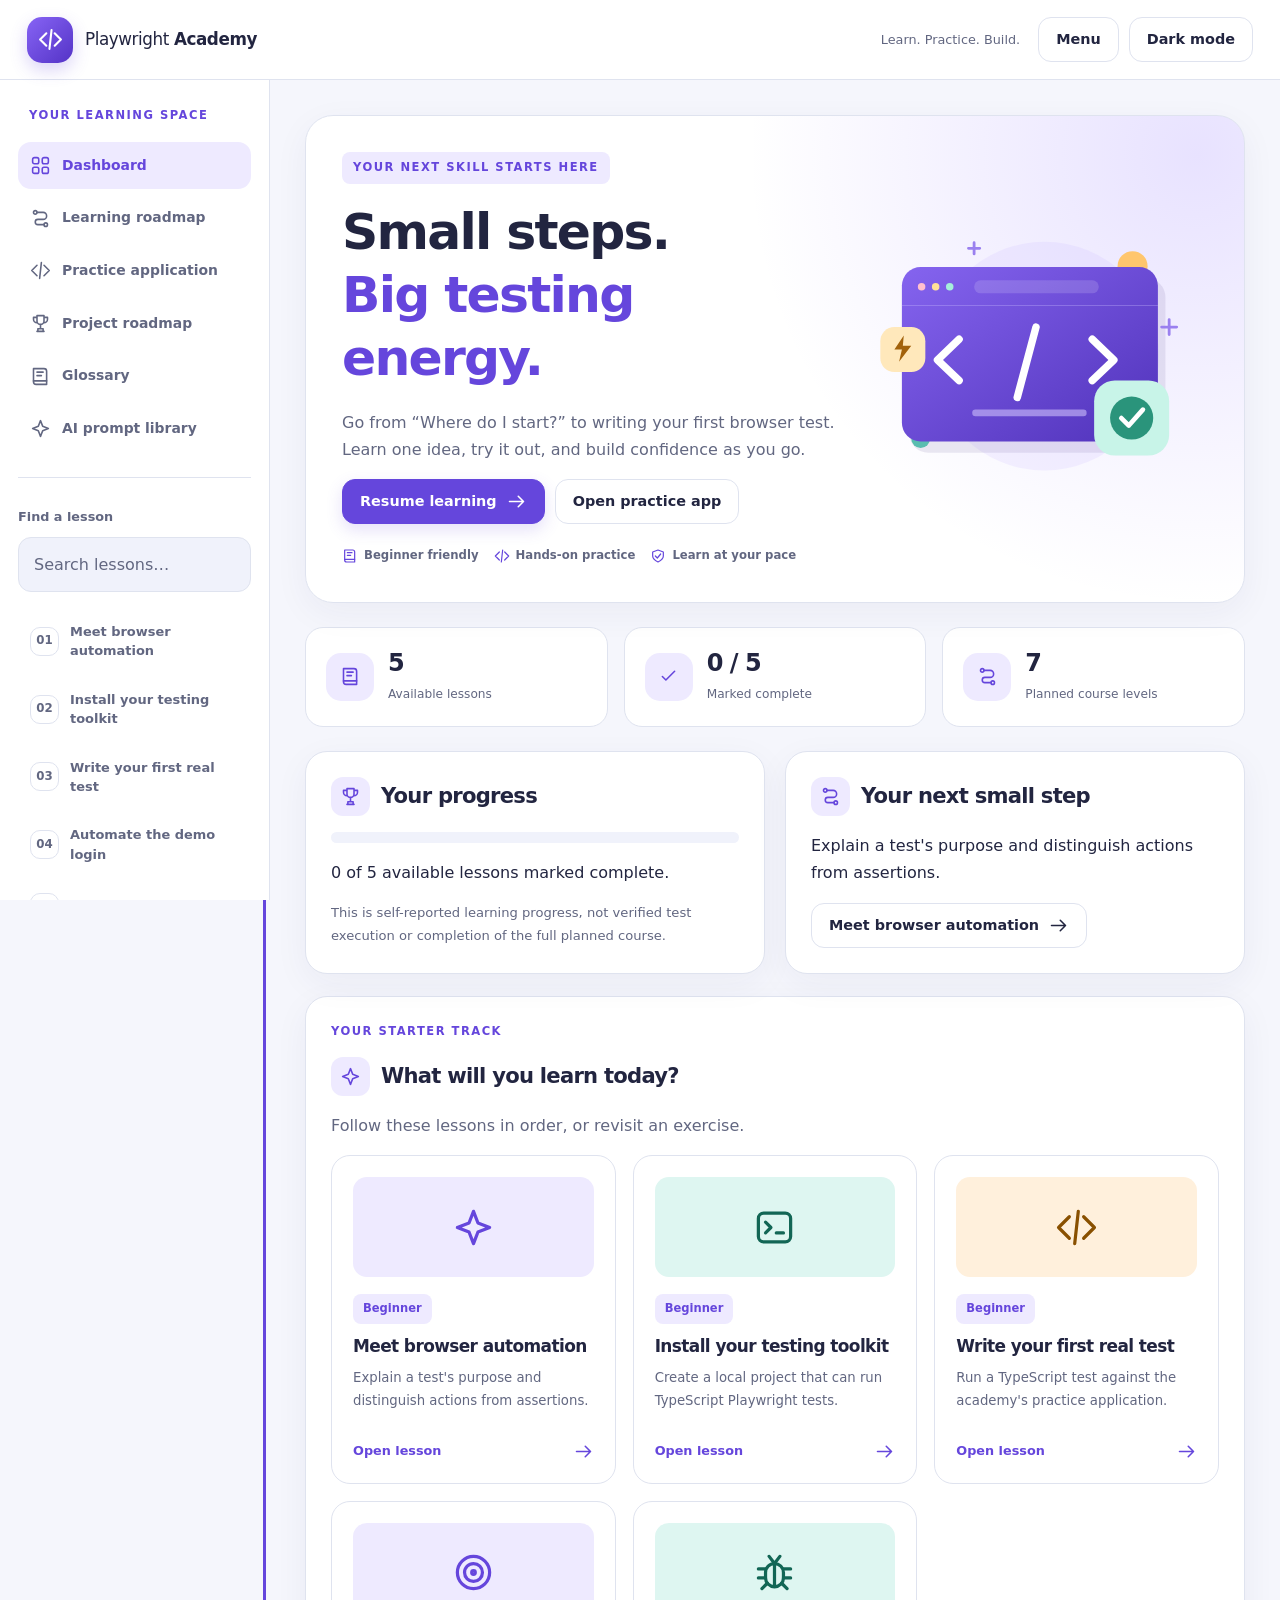
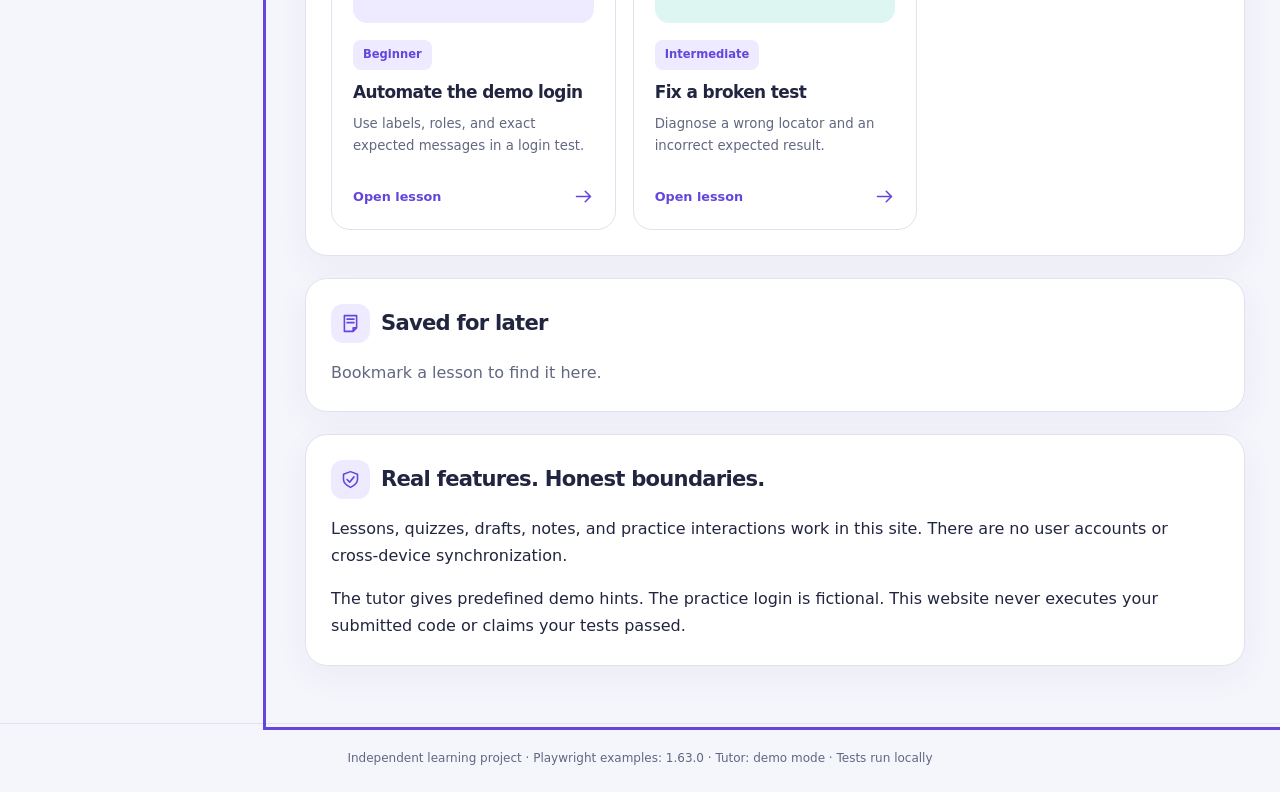
==== index.html @ ade10e88 "Add website homepage." ====
<!DOCTYPE html>
<html lang="en">
<head>
  <meta charset="UTF-8">
  <meta name="viewport" content="width=device-width, initial-scale=1">
  <meta name="color-scheme" content="light dark">
  <meta name="description"
        content="Learn Playwright through beginner-friendly lessons, exercises, and practice.">

  <title>Playwright Academy</title>

  <link rel="stylesheet" href="./styles.css">

  <script src="./course.js" defer></script>
  <script src="./app.js" defer></script>
</head>

<body>
  <a href="#main" class="skip-link">Skip to content</a>

  <header class="topbar">
    <a class="brand" href="#dashboard" aria-label="Playwright Academy home">
      <span class="brand-mark" aria-hidden="true">
        <svg viewBox="0 0 24 24" fill="none" stroke="currentColor"
             stroke-width="2" stroke-linecap="round" stroke-linejoin="round">
          <path d="m8 6-6 6 6 6m8-12 6 6-6 6m-3-15-2 18"/>
        </svg>
      </span>
      <span>Playwright <strong>Academy</strong></span>
    </a>

    <div class="toolbar">
      <span class="header-label">Learn. Practice. Build.</span>
      <button id="menu-toggle" type="button"
              aria-controls="sidebar" aria-expanded="true">
        Menu
      </button>
      <button id="theme-toggle" type="button">Dark mode</button>
    </div>
  </header>

  <div class="layout" id="layout">
    <aside id="sidebar">
      <p class="eyebrow">YOUR LEARNING SPACE</p>

      <nav class="main-nav" id="main-nav" aria-label="Main navigation"></nav>

      <div class="sidebar-divider"></div>

      <label for="lesson-search" class="search-label">Find a lesson</label>
      <input id="lesson-search" type="search"
             placeholder="Search lessons…" autocomplete="off">

      <nav id="lesson-nav" aria-label="Available lessons"></nav>

      <div class="sidebar-tip">
        <strong>One small step today.</strong>
        <p>You do not need to know everything before you start.</p>
      </div>

      <p class="small muted">
        Progress stays in this browser. Never save passwords,
        personal information, or API keys in your notes.
      </p>
    </aside>

    <main id="main" tabindex="-1">
      <noscript>
        <section class="card">
          <h1>JavaScript is required</h1>
          <p>Enable JavaScript to use the lessons and interactive exercises.</p>
        </section>
      </noscript>
    </main>
  </div>

  <footer>
    Independent learning project · Playwright examples: 1.63.0
    · Tutor: demo mode · Tests run locally
  </footer>

  <div id="notice" class="notice" role="status" aria-live="polite"></div>
</body>
</html>
---- styles.css ----
/* =====================================================
   PLAYWRIGHT ACADEMY
   Responsive, dependency-free visual theme
   ===================================================== */

:root {
  color-scheme: light;
  --bg: #f5f6fc;
  --surface: #ffffff;
  --soft: #f0f2fb;
  --text: #222540;
  --muted: #626781;
  --border: #dfe3ef;
  --accent: #6546dc;
  --accent-hover: #5032bf;
  --accent-soft: #eeeaff;
  --on-accent: #ffffff;
  --success: #176847;
  --success-soft: #e3f5ed;
  --code-bg: #161d32;
  --code-text: #eff3ff;
  --shadow: 0 10px 35px rgb(38 32 90 / 5%);
  --shadow-hover: 0 16px 40px rgb(65 48 130 / 13%);
}

:root[data-theme="dark"] {
  color-scheme: dark;
  --bg: #101321;
  --surface: #1a1f34;
  --soft: #242a43;
  --text: #f0f2ff;
  --muted: #b5bdd5;
  --border: #39415e;
  --accent: #c0afff;
  --accent-hover: #d7ccff;
  --accent-soft: #32294e;
  --on-accent: #201638;
  --success: #95e3bc;
  --success-soft: #193c32;
  --code-bg: #0b1020;
  --code-text: #eff3ff;
  --shadow: 0 10px 35px rgb(0 0 0 / 12%);
  --shadow-hover: 0 16px 40px rgb(0 0 0 / 22%);
}

* {
  box-sizing: border-box;
}

html {
  scroll-behavior: smooth;
  scroll-padding-top: 100px;
}

body {
  margin: 0;
  background: var(--bg);
  color: var(--text);
  font: 16px/1.7 system-ui, -apple-system, BlinkMacSystemFont,
    "Segoe UI", sans-serif;
  -webkit-font-smoothing: antialiased;
}

a {
  color: var(--accent);
  text-underline-offset: 4px;
}

button,
input,
select,
textarea {
  font: inherit;
}

button,
.button {
  display: inline-flex;
  justify-content: center;
  align-items: center;
  gap: 9px;
  min-height: 44px;
  padding: 11px 17px;
  border: 1px solid var(--border);
  border-radius: 13px;
  background: var(--surface);
  color: var(--text);
  font-size: .9rem;
  font-weight: 650;
  line-height: 1.4;
  text-decoration: none;
  cursor: pointer;
  transition: background .18s ease, transform .18s ease,
    border-color .18s ease, box-shadow .18s ease;
}

button:hover,
.button:hover {
  background: var(--accent-soft);
  border-color: var(--accent);
}

button:active,
.button:active {
  transform: translateY(1px);
}

.primary {
  background: var(--accent);
  border-color: var(--accent);
  color: var(--on-accent);
  box-shadow: 0 6px 16px rgb(101 70 220 / 17%);
}

.primary:hover {
  background: var(--accent-hover);
  color: var(--on-accent);
}

:focus-visible {
  outline: 3px solid var(--accent);
  outline-offset: 4px;
}

label {
  font-weight: 600;
}

input:not([type="radio"]):not([type="checkbox"]),
textarea,
select {
  display: block;
  width: 100%;
  margin: 8px 0 18px;
  padding: 13px 15px;
  border: 1px solid var(--border);
  border-radius: 13px;
  background: var(--soft);
  color: var(--text);
}

input::placeholder,
textarea::placeholder {
  color: var(--muted);
  opacity: 1;
}

input[type="radio"],
input[type="checkbox"] {
  width: 18px;
  height: 18px;
  accent-color: var(--accent);
}

textarea {
  resize: vertical;
}

h1,
h2,
h3 {
  color: var(--text);
  line-height: 1.25;
  letter-spacing: -.035em;
}

h1 {
  margin: 0 0 20px;
  font-size: clamp(2rem, 4vw, 3.15rem);
  font-weight: 800;
}

h2 {
  margin: 0 0 16px;
  font-size: 1.32rem;
}

h3 {
  margin: 22px 0 12px;
  font-size: 1.06rem;
}

p {
  margin: 0 0 16px;
}

li {
  margin-bottom: 9px;
}

.icon {
  display: inline-block;
  flex-shrink: 0;
  width: 21px;
  height: 21px;
  vertical-align: middle;
}

.topbar {
  position: sticky;
  top: 0;
  z-index: 30;
  display: flex;
  align-items: center;
  justify-content: space-between;
  gap: 15px;
  min-height: 80px;
  padding: 15px 27px;
  border-bottom: 1px solid var(--border);
  background: var(--surface);
}

.brand {
  display: flex;
  align-items: center;
  gap: 12px;
  color: var(--text);
  font-size: 1.05rem;
  text-decoration: none;
  letter-spacing: -.025em;
}

.brand-mark {
  display: grid;
  place-items: center;
  width: 46px;
  height: 46px;
  border-radius: 15px;
  background: linear-gradient(135deg, #8764f5, #5433c6);
  color: #ffffff;
  box-shadow: 0 7px 17px rgb(101 70 220 / 23%);
}

.brand-mark svg {
  width: 25px;
  height: 25px;
}

.toolbar,
.actions {
  display: flex;
  align-items: center;
  flex-wrap: wrap;
  gap: 10px;
}

.header-label {
  margin-right: 8px;
  color: var(--muted);
  font-size: .8rem;
}

.layout {
  display: grid;
  grid-template-columns: 270px minmax(0, 1fr);
  align-items: start;
  min-height: calc(100vh - 80px);
}

aside {
  position: sticky;
  top: 80px;
  max-height: calc(100vh - 80px);
  overflow-y: auto;
  padding: 26px 18px;
  border-right: 1px solid var(--border);
  background: var(--surface);
}

.layout.menu-hidden {
  grid-template-columns: minmax(0, 1fr);
}

.layout.menu-hidden aside {
  display: none;
}

.eyebrow {
  color: var(--accent);
  font-size: .72rem;
  font-weight: 800;
  letter-spacing: .13em;
  text-transform: uppercase;
}

aside .eyebrow {
  padding-left: 11px;
}

.main-nav a,
#lesson-nav a {
  display: flex;
  align-items: center;
  gap: 11px;
  margin: 5px 0;
  padding: 12px;
  border-radius: 13px;
  color: var(--muted);
  font-size: .87rem;
  font-weight: 600;
  text-decoration: none;
}

#lesson-nav a {
  font-size: .81rem;
  line-height: 1.5;
}

nav a:hover {
  background: var(--soft);
  color: var(--text);
}

nav a[aria-current="page"] {
  background: var(--accent-soft);
  color: var(--accent);
}

.lesson-number {
  display: grid;
  flex-shrink: 0;
  place-items: center;
  width: 29px;
  height: 29px;
  border: 1px solid var(--border);
  border-radius: 10px;
  font-size: .74rem;
}

.sidebar-divider {
  height: 1px;
  margin: 24px 0;
  background: var(--border);
}

.search-label {
  color: var(--muted);
  font-size: .8rem;
}

.sidebar-tip {
  padding: 16px;
  margin: 26px 0 18px;
  border-radius: 16px;
  background: var(--accent-soft);
  font-size: .8rem;
}

.sidebar-tip p {
  margin: 6px 0 0;
  color: var(--muted);
}

main {
  min-width: 0;
  width: 100%;
  max-width: 1260px;
  margin: 0 auto;
  padding: 35px;
}

.muted,
.breadcrumb {
  color: var(--muted);
}

.small,
.breadcrumb {
  font-size: .82rem;
}

.success {
  color: var(--success);
  font-weight: 700;
}

.card {
  padding: 25px;
  margin-bottom: 22px;
  border: 1px solid var(--border);
  border-radius: 22px;
  background: var(--surface);
  box-shadow: var(--shadow);
}

.card > :last-child {
  margin-bottom: 0;
}

.section-heading {
  display: flex;
  align-items: center;
  gap: 11px;
}

.section-icon,
.metric-icon {
  display: inline-grid;
  flex-shrink: 0;
  place-items: center;
  width: 39px;
  height: 39px;
  border-radius: 12px;
  background: var(--accent-soft);
  color: var(--accent);
}

.grid {
  display: grid;
  grid-template-columns: repeat(auto-fit, minmax(min(280px, 100%), 1fr));
  gap: 20px;
}

.badge {
  display: inline-flex;
  align-items: center;
  padding: 5px 10px;
  margin-bottom: 12px;
  border-radius: 8px;
  background: var(--accent-soft);
  color: var(--accent);
  font-size: .72rem;
  font-weight: 750;
}

.badge.complete {
  background: var(--success-soft);
  color: var(--success);
}

.hero {
  position: relative;
  display: grid;
  grid-template-columns: minmax(0, 1.2fr) minmax(220px, .8fr);
  align-items: center;
  gap: 22px;
  overflow: hidden;
  padding: 36px;
  margin-bottom: 24px;
  border: 1px solid var(--border);
  border-radius: 28px;
  background:
    radial-gradient(circle at 95% 8%, rgb(140 111 255 / 20%), transparent 45%),
    var(--surface);
  box-shadow: var(--shadow);
}

.hero .eyebrow {
  display: inline-block;
  padding: 6px 11px;
  border-radius: 8px;
  background: var(--accent-soft);
}

.hero h1 em {
  color: var(--accent);
  font-style: normal;
}

.hero-copy > p:not(.eyebrow) {
  max-width: 510px;
  color: var(--muted);
}

.hero-art {
  width: 100%;
  max-width: 340px;
  justify-self: center;
  animation: float 6s ease-in-out infinite;
}

.hero-pills {
  display: flex;
  flex-wrap: wrap;
  gap: 15px;
  margin-top: 22px;
  color: var(--muted);
  font-size: .73rem;
  font-weight: 650;
}

.hero-pills span {
  display: inline-flex;
  align-items: center;
  gap: 6px;
}

.hero-pills .icon {
  width: 16px;
  height: 16px;
  color: var(--accent);
}

.metrics {
  display: grid;
  grid-template-columns: repeat(3, minmax(0, 1fr));
  gap: 16px;
  margin-bottom: 24px;
}

.metric {
  display: flex;
  align-items: center;
  gap: 14px;
  padding: 20px;
  border: 1px solid var(--border);
  border-radius: 18px;
  background: var(--surface);
}

.metric-icon {
  width: 48px;
  height: 48px;
  border-radius: 15px;
}

.metric strong {
  display: block;
  font-size: 1.5rem;
  letter-spacing: -.04em;
  line-height: 1.3;
}

.metric small {
  color: var(--muted);
  font-size: .76rem;
}

.course-grid {
  display: grid;
  grid-template-columns: repeat(auto-fit, minmax(min(220px, 100%), 1fr));
  gap: 17px;
}

.course-card {
  display: flex;
  flex-direction: column;
  padding: 21px;
  border: 1px solid var(--border);
  border-radius: 19px;
  background: var(--surface);
  color: var(--text);
  text-decoration: none;
  transition: transform .2s ease, box-shadow .2s ease,
    border-color .2s ease;
}

.course-card:hover {
  transform: translateY(-4px);
  border-color: var(--accent);
  box-shadow: var(--shadow-hover);
}

.course-art {
  display: grid;
  place-items: center;
  height: 100px;
  margin-bottom: 17px;
  border-radius: 14px;
  background: var(--accent-soft);
  color: var(--accent);
}

.course-art .icon {
  width: 43px;
  height: 43px;
}

.course-card:nth-child(3n + 2) .course-art {
  background: #def6f1;
  color: #126655;
}

.course-card:nth-child(3n + 3) .course-art {
  background: #fff0dc;
  color: #895000;
}

:root[data-theme="dark"] .course-card:nth-child(3n + 2) .course-art {
  background: #173d39;
  color: #99e7d7;
}

:root[data-theme="dark"] .course-card:nth-child(3n + 3) .course-art {
  background: #413422;
  color: #ffd28f;
}

.course-card h3 {
  margin: 0 0 10px;
}

.course-card p {
  color: var(--muted);
  font-size: .83rem;
}

.course-card .badge {
  align-self: flex-start;
}

.course-cta {
  display: flex;
  justify-content: space-between;
  align-items: center;
  margin-top: auto;
  padding-top: 12px;
  color: var(--accent);
  font-size: .8rem;
  font-weight: 750;
}

.roadmap-step {
  position: relative;
  margin-left: 23px;
  padding-left: 32px;
  border-left: 3px solid var(--accent);
}

.roadmap-step::before {
  content: attr(data-step);
  position: absolute;
  top: 24px;
  left: -24px;
  display: grid;
  place-items: center;
  width: 42px;
  height: 42px;
  border: 5px solid var(--bg);
  border-radius: 50%;
  background: var(--accent);
  color: var(--on-accent);
  font-size: .8rem;
  font-weight: 800;
}

pre {
  overflow-x: auto;
  margin: 10px 0 20px;
  padding: 23px;
  border: 1px solid #353d61;
  border-radius: 16px;
  background: var(--code-bg);
  color: var(--code-text);
  font-size: .85rem;
  line-height: 1.8;
  tab-size: 2;
}

code,
.editor {
  font-family: ui-monospace, SFMono-Regular, Consolas, monospace;
}

p code,
li code {
  padding: 2px 6px;
  border-radius: 5px;
  background: var(--soft);
  font-size: .9em;
}

.token-comment {
  color: #a9b9cf;
}

.token-string {
  color: #a7e5b6;
}

.token-keyword {
  color: #d3b2ff;
}

.codebox > button {
  min-height: 36px;
  padding: 7px 11px;
  font-size: .75rem;
}

textarea.editor {
  min-height: 270px;
  border-color: #353d61;
  background: var(--code-bg);
  color: var(--code-text);
  font-size: .86rem;
  line-height: 1.8;
}

details {
  padding: 15px 18px;
  margin: 12px 0;
  border: 1px solid var(--border);
  border-radius: 13px;
  background: var(--soft);
}

summary {
  cursor: pointer;
  font-size: .9rem;
  font-weight: 700;
}

details[open] > summary {
  margin-bottom: 14px;
}

fieldset {
  padding: 17px;
  margin: 15px 0;
  border: 1px solid var(--border);
  border-radius: 16px;
}

legend {
  padding: 0 8px;
  font-weight: 650;
}

.choice {
  display: flex;
  align-items: center;
  gap: 10px;
  padding: 14px;
  margin: 9px 0;
  border: 1px solid var(--border);
  border-radius: 11px;
  background: var(--surface);
  font-weight: 500;
  cursor: pointer;
}

.choice:hover,
.choice:has(input:checked) {
  border-color: var(--accent);
  background: var(--accent-soft);
}

progress {
  display: block;
  width: 100%;
  height: 11px;
  margin: 16px 0;
  overflow: hidden;
  border: 0;
  border-radius: 99px;
  background: var(--soft);
  accent-color: var(--accent);
}

progress::-webkit-progress-bar {
  background: var(--soft);
}

progress::-webkit-progress-value {
  border-radius: 99px;
  background: linear-gradient(90deg, #7752ee, #a088ff);
}

progress::-moz-progress-bar {
  background: var(--accent);
}

.table-wrap {
  overflow-x: auto;
}

table {
  width: 100%;
  border-collapse: collapse;
}

caption {
  padding: 12px;
  color: var(--muted);
  font-size: .8rem;
  text-align: left;
}

th,
td {
  padding: 15px;
  border-bottom: 1px solid var(--border);
  text-align: left;
}

th {
  background: var(--soft);
  color: var(--muted);
  font-size: .8rem;
}

tbody tr:hover {
  background: var(--accent-soft);
}

.notice {
  position: fixed;
  right: 20px;
  bottom: 20px;
  z-index: 60;
  max-width: min(430px, calc(100vw - 40px));
  padding: 16px 20px;
  border-radius: 15px;
  background: var(--text);
  color: var(--bg);
  box-shadow: var(--shadow-hover);
  font-size: .9rem;
}

.notice:empty {
  display: none;
}

footer {
  padding: 24px;
  border-top: 1px solid var(--border);
  color: var(--muted);
  font-size: .75rem;
  text-align: center;
}

.skip-link {
  position: fixed;
  top: -120px;
  left: 16px;
  z-index: 100;
  padding: 14px 20px;
  border-radius: 12px;
  background: var(--surface);
}

.skip-link:focus {
  top: 16px;
}

@media (max-width: 1100px) {
  .layout {
    grid-template-columns: 235px minmax(0, 1fr);
  }

  main {
    padding: 25px;
  }

  .hero {
    grid-template-columns: minmax(0, 1fr);
    padding: 28px;
  }

  .hero-art {
    display: none;
  }

  .metric {
    align-items: flex-start;
    flex-direction: column;
    gap: 8px;
    padding: 16px;
  }

  .header-label {
    display: none;
  }
}

@media (max-width: 760px) {
  .topbar {
    position: relative;
    min-height: auto;
    flex-wrap: wrap;
    padding: 15px;
  }

  .brand {
    font-size: .95rem;
  }

  .toolbar button {
    padding: 10px;
    font-size: .78rem;
  }

  .layout {
    grid-template-columns: minmax(0, 1fr);
  }

  aside {
    position: static;
    max-height: none;
    border-right: 0;
    border-bottom: 1px solid var(--border);
  }

  main {
    padding: 20px 15px;
  }

  .hero {
    padding: 24px;
    border-radius: 22px;
  }

  .hero h1 {
    font-size: 2.1rem;
  }

  .hero .actions .button {
    width: 100%;
  }

  .metrics {
    gap: 9px;
  }

  .metric {
    padding: 12px;
    border-radius: 14px;
  }

  .metric-icon {
    width: 35px;
    height: 35px;
    border-radius: 11px;
  }

  .metric strong {
    font-size: 1.2rem;
  }

  .metric small {
    font-size: .68rem;
  }

  .card {
    padding: 20px;
  }

  .course-grid {
    grid-template-columns: minmax(0, 1fr);
  }

  .course-art {
    height: 85px;
  }

  .roadmap-step {
    padding-left: 27px;
  }
}

@keyframes float {
  0%, 100% {
    transform: translateY(0);
  }
  50% {
    transform: translateY(-7px);
  }
}

@media (prefers-reduced-motion: reduce) {
  html {
    scroll-behavior: auto;
  }

  *,
  *::before,
  *::after {
    animation: none !important;
    transition: none !important;
  }
}
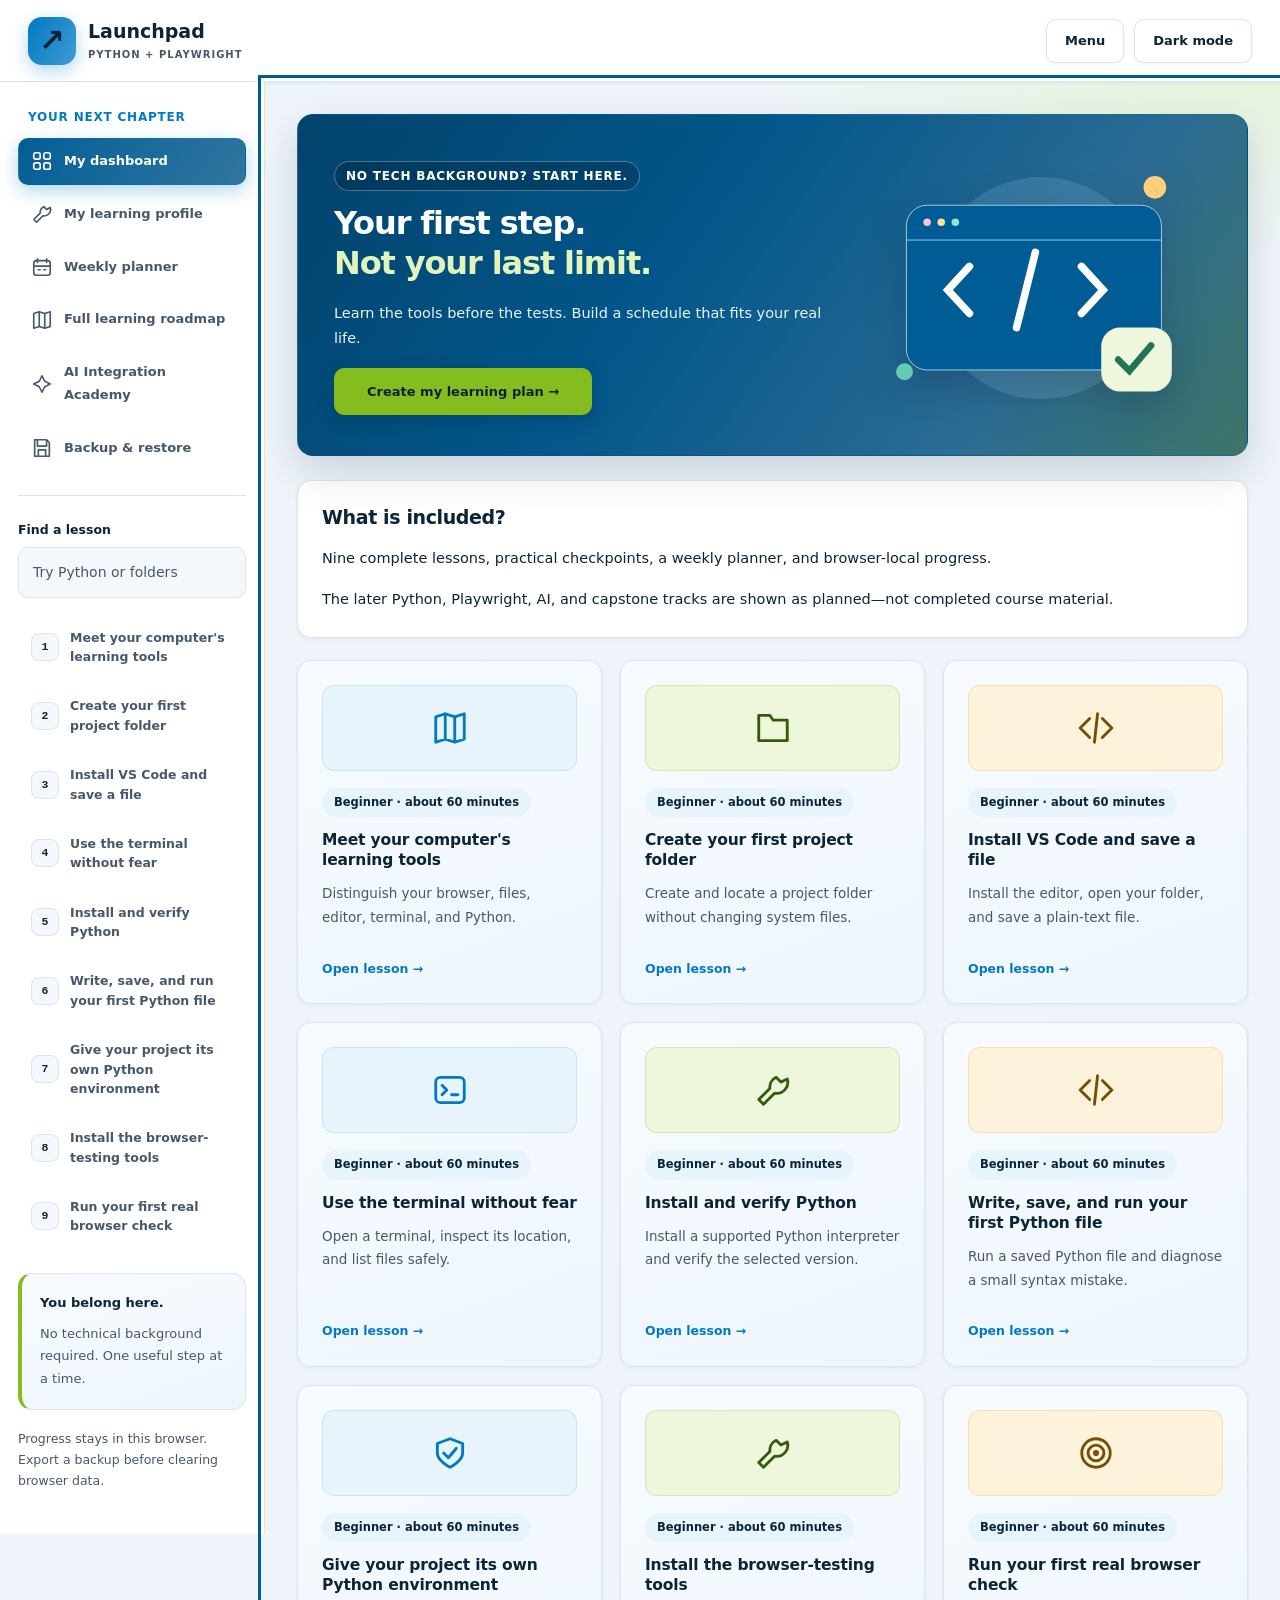
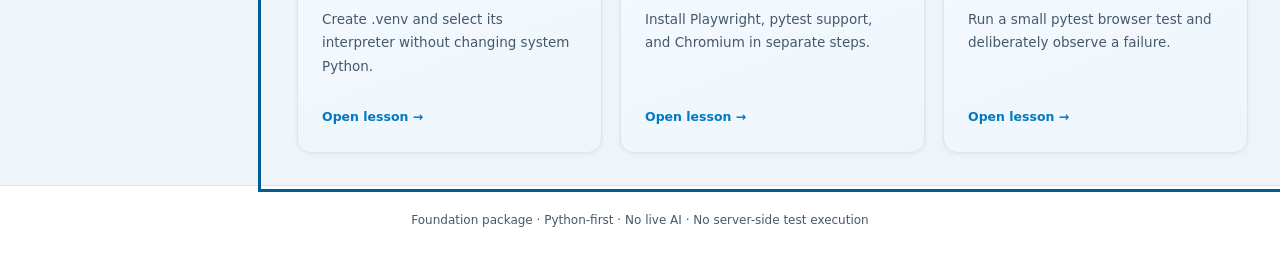
==== commit 53693289: "UPDATED" ====
--- a/index.html
+++ b/index.html
@@ -1,84 +1,61 @@
-<!DOCTYPE html>
+<!doctype html>
 <html lang="en">
 <head>
-  <meta charset="UTF-8">
-  <meta name="viewport" content="width=device-width, initial-scale=1">
+  <meta charset="utf-8">
+  <meta name="viewport" content="width=device-width,initial-scale=1">
   <meta name="color-scheme" content="light dark">
   <meta name="description"
-        content="Learn Playwright through beginner-friendly lessons, exercises, and practice.">
-
-  <title>Playwright Academy</title>
-
+        content="A beginner-friendly Python and Playwright learning academy.">
+  <title>Launchpad — Python & Playwright Academy</title>
   <link rel="stylesheet" href="./styles.css">
-
-  <script src="./course.js" defer></script>
+  <script src="./content.js" defer></script>
+  <script src="./planner.js" defer></script>
   <script src="./app.js" defer></script>
 </head>
-
 <body>
-  <a href="#main" class="skip-link">Skip to content</a>
+  <a class="skip" href="#main">Skip to content</a>
 
   <header class="topbar">
-    <a class="brand" href="#dashboard" aria-label="Playwright Academy home">
-      <span class="brand-mark" aria-hidden="true">
-        <svg viewBox="0 0 24 24" fill="none" stroke="currentColor"
-             stroke-width="2" stroke-linecap="round" stroke-linejoin="round">
-          <path d="m8 6-6 6 6 6m8-12 6 6-6 6m-3-15-2 18"/>
-        </svg>
-      </span>
-      <span>Playwright <strong>Academy</strong></span>
+    <a href="#dashboard" class="brand">
+      <span class="brand-icon" aria-hidden="true">↗</span>
+      <span>Launchpad <small>PYTHON + PLAYWRIGHT</small></span>
     </a>
-
-    <div class="toolbar">
-      <span class="header-label">Learn. Practice. Build.</span>
-      <button id="menu-toggle" type="button"
-              aria-controls="sidebar" aria-expanded="true">
-        Menu
-      </button>
-      <button id="theme-toggle" type="button">Dark mode</button>
+    <div class="actions">
+      <button id="menu" aria-controls="sidebar" aria-expanded="true">Menu</button>
+      <button id="theme">Dark mode</button>
     </div>
   </header>
 
   <div class="layout" id="layout">
     <aside id="sidebar">
-      <p class="eyebrow">YOUR LEARNING SPACE</p>
+      <p class="eyebrow">YOUR NEXT CHAPTER</p>
+      <nav id="navigation" aria-label="Main navigation"></nav>
+      <hr>
+      <label for="search">Find a lesson</label>
+      <input id="search" type="search" placeholder="Try Python or folders">
+      <nav id="lessons" aria-label="Foundation lessons"></nav>
 
-      <nav class="main-nav" id="main-nav" aria-label="Main navigation"></nav>
-
-      <div class="sidebar-divider"></div>
-
-      <label for="lesson-search" class="search-label">Find a lesson</label>
-      <input id="lesson-search" type="search"
-             placeholder="Search lessons…" autocomplete="off">
-
-      <nav id="lesson-nav" aria-label="Available lessons"></nav>
-
-      <div class="sidebar-tip">
-        <strong>One small step today.</strong>
-        <p>You do not need to know everything before you start.</p>
-      </div>
-
-      <p class="small muted">
-        Progress stays in this browser. Never save passwords,
-        personal information, or API keys in your notes.
+      <section class="side-note">
+        <strong>You belong here.</strong>
+        <p>No technical background required. One useful step at a time.</p>
+      </section>
+      <p class="muted small">
+        Progress stays in this browser. Export a backup before clearing browser data.
       </p>
     </aside>
 
     <main id="main" tabindex="-1">
       <noscript>
-        <section class="card">
-          <h1>JavaScript is required</h1>
-          <p>Enable JavaScript to use the lessons and interactive exercises.</p>
-        </section>
+        <h1>Enable JavaScript</h1>
+        <p>This learning application needs JavaScript for navigation and saved progress.</p>
       </noscript>
     </main>
   </div>
 
   <footer>
-    Independent learning project · Playwright examples: 1.63.0
-    · Tutor: demo mode · Tests run locally
+    Foundation package · Python-first · No live AI · No server-side test execution
   </footer>
 
-  <div id="notice" class="notice" role="status" aria-live="polite"></div>
+  <div id="notice" role="status" aria-live="polite"></div>
 </body>
 </html>
--- a/styles.css
+++ b/styles.css
@@ -1,68 +1,212 @@
-/* =====================================================
-   PLAYWRIGHT ACADEMY
-   Responsive, dependency-free visual theme
-   ===================================================== */
+/* =========================================================
+   LAUNCHPAD — BLUE / GREEN DESIGN SYSTEM
+
+   Complete replacement for the foundation package styles.css.
+   No changes to HTML, JavaScript, lessons, or stored progress.
+
+   Font families are requested by name.
+   No external font requests or bundled font files are included.
+   ========================================================= */
+
+/* ---------------------------------------------------------
+   1. DESIGN TOKENS
+   --------------------------------------------------------- */
 
 :root {
   color-scheme: light;
-  --bg: #f5f6fc;
-  --surface: #ffffff;
-  --soft: #f0f2fb;
-  --text: #222540;
-  --muted: #626781;
-  --border: #dfe3ef;
-  --accent: #6546dc;
-  --accent-hover: #5032bf;
-  --accent-soft: #eeeaff;
-  --on-accent: #ffffff;
-  --success: #176847;
-  --success-soft: #e3f5ed;
-  --code-bg: #161d32;
-  --code-text: #eff3ff;
-  --shadow: 0 10px 35px rgb(38 32 90 / 5%);
-  --shadow-hover: 0 16px 40px rgb(65 48 130 / 13%);
-}
-
+
+  /* Requested palette */
+  --blue-375: #409BD2;
+  --blue-175: #A6D1EA;
+  --blue-500: #007AC3;
+
+  --green-500: #85BC20;
+  --green-100: #eef6dc;
+
+  --red-500: #E5202E;
+  --red-100: #fdeced;
+
+  --amber-500: #E8A317;
+  --amber-100: #fdf3dd;
+
+  --ink-900: #0c2536;
+  --ink-600: #46586a;
+  --ink-400: #7c8ea0;
+
+  --bg: #eef4f9;
+
+  /* Requested depth */
+  --shadow-sm: 0 1px 4px rgba(12, 37, 54, 0.06);
+  --shadow-md: 0 6px 20px rgba(12, 37, 54, 0.10);
+  --shadow-lg: 0 16px 40px rgba(12, 37, 54, 0.16);
+
+  --button-shadow: 0 6px 18px rgba(0, 122, 195, 0.30);
+  --button-shadow-hover: 0 10px 24px rgba(0, 122, 195, 0.38);
+
+  /* Requested gradients */
+  --hero-gradient:
+    linear-gradient(
+      125deg,
+      #005c95 0%,
+      #007AC3 40%,
+      #409BD2 75%,
+      #85BC20 140%
+    );
+
+  --button-gradient:
+    linear-gradient(120deg, #007AC3, #409BD2);
+
+  --table-gradient:
+    linear-gradient(120deg, #0c2536, #123c58);
+
+  --mapping-gradient:
+    linear-gradient(160deg, #f7fbff, #eef6fc);
+
+  --page-decoration:
+    radial-gradient(
+      1200px 500px at 10% -10%,
+      #dcefff 0%,
+      transparent 60%
+    ),
+    radial-gradient(
+      1000px 460px at 100% 0%,
+      #e3f4d0 0%,
+      transparent 55%
+    );
+
+  /* Application aliases used throughout the existing site */
+  --panel: #ffffff;
+  --soft: #f4f8fc;
+  --text: var(--ink-900);
+  --muted: var(--ink-600);
+  --line: #d9e5ef;
+
+  --brand: var(--blue-500);
+  --brand-soft: #e8f4fc;
+  --on-brand: #ffffff;
+
+  /* Dark text on light status backgrounds */
+  --green: #355b0b;
+  --green-soft: var(--green-100);
+
+  --orange: #765000;
+  --orange-soft: var(--amber-100);
+
+  --danger-text: #b31725;
+  --danger-border: #f6c7cb;
+  --danger-bg: var(--red-100);
+
+  --code: #0c2536;
+  --code-text: #edf6ff;
+
+  --shadow: var(--shadow-sm);
+  --focus: #005c95;
+
+  --font-ui:
+    "Fira Sans",
+    "Segoe UI",
+    system-ui,
+    -apple-system,
+    sans-serif;
+
+  --font-code:
+    "JetBrains Mono",
+    "Cascadia Code",
+    Consolas,
+    ui-monospace,
+    monospace;
+
+  --hero-text: #ffffff;
+  --hero-muted: #e8f5ff;
+
+  --file-bg: #f8fcff;
+  --file-hover: #eef7ff;
+
+  --transition: 0.15s ease;
+}
+
+/* Dark mode preserves the palette's identity while adjusting surfaces. */
 :root[data-theme="dark"] {
   color-scheme: dark;
-  --bg: #101321;
-  --surface: #1a1f34;
-  --soft: #242a43;
-  --text: #f0f2ff;
-  --muted: #b5bdd5;
-  --border: #39415e;
-  --accent: #c0afff;
-  --accent-hover: #d7ccff;
-  --accent-soft: #32294e;
-  --on-accent: #201638;
-  --success: #95e3bc;
-  --success-soft: #193c32;
-  --code-bg: #0b1020;
-  --code-text: #eff3ff;
-  --shadow: 0 10px 35px rgb(0 0 0 / 12%);
-  --shadow-hover: 0 16px 40px rgb(0 0 0 / 22%);
-}
+
+  --bg: #081b29;
+  --panel: #102b3e;
+  --soft: #18374b;
+  --text: #edf6ff;
+  --muted: #b7cbdc;
+  --line: #345268;
+
+  --brand: var(--blue-175);
+  --brand-soft: #183d58;
+  --on-brand: #0c2536;
+
+  --green: #c6e797;
+  --green-soft: #243d22;
+
+  --orange: #ffdaa0;
+  --orange-soft: #44351d;
+
+  --danger-text: #ffb8bf;
+  --danger-border: #854450;
+  --danger-bg: #42232e;
+
+  --code: #061721;
+  --code-text: #edf6ff;
+
+  --focus: #a6d1ea;
+
+  --shadow-sm: 0 1px 4px rgba(0, 0, 0, 0.16);
+  --shadow-md: 0 6px 20px rgba(0, 0, 0, 0.22);
+  --shadow-lg: 0 16px 40px rgba(0, 0, 0, 0.30);
+  --shadow: var(--shadow-sm);
+
+  --mapping-gradient:
+    linear-gradient(160deg, #15354c, #102b3e);
+
+  --page-decoration:
+    radial-gradient(
+      1200px 500px at 10% -10%,
+      rgba(0, 122, 195, 0.16) 0%,
+      transparent 60%
+    ),
+    radial-gradient(
+      1000px 460px at 100% 0%,
+      rgba(133, 188, 32, 0.07) 0%,
+      transparent 55%
+    );
+
+  --file-bg: #102f44;
+  --file-hover: #183d58;
+}
+
+/* ---------------------------------------------------------
+   2. BASE / TYPOGRAPHY
+   --------------------------------------------------------- */
 
 * {
   box-sizing: border-box;
 }
 
 html {
-  scroll-behavior: smooth;
-  scroll-padding-top: 100px;
+  scroll-padding-top: 24px;
 }
 
 body {
   margin: 0;
-  background: var(--bg);
-  color: var(--text);
-  font: 16px/1.7 system-ui, -apple-system, BlinkMacSystemFont,
-    "Segoe UI", sans-serif;
+  min-width: 0;
+  background-color: var(--bg);
+  background-image: var(--page-decoration);
+  background-repeat: no-repeat;
+  color: var(--text);
+  font-family: var(--font-ui);
+  font-size: 14.5px;
+  font-weight: 400;
+  line-height: 1.75;
   -webkit-font-smoothing: antialiased;
 }
 
 a {
-  color: var(--accent);
+  color: var(--brand);
   text-underline-offset: 4px;
 }
 
@@ -73,170 +217,180 @@
   font: inherit;
 }
 
+h1,
+h2,
+h3 {
+  color: var(--text);
+  line-height: 1.3;
+  overflow-wrap: anywhere;
+}
+
+h1 {
+  margin: 0 0 20px;
+  font-size: 32px;
+  font-weight: 800;
+  letter-spacing: -0.035em;
+}
+
+h2 {
+  margin: 0 0 16px;
+  font-size: 19px;
+  font-weight: 800;
+  letter-spacing: -0.02em;
+}
+
+h3 {
+  margin: 22px 0 12px;
+  font-size: 15.5px;
+  font-weight: 700;
+  letter-spacing: -0.01em;
+}
+
+p {
+  margin: 0 0 16px;
+}
+
+li {
+  margin-bottom: 10px;
+}
+
+ul,
+ol {
+  padding-left: 24px;
+}
+
+strong {
+  font-weight: 700;
+}
+
+hr {
+  margin: 24px 0;
+  border: 0;
+  border-top: 1px solid var(--line);
+}
+
+::selection {
+  background: var(--blue-175);
+  color: var(--ink-900);
+}
+
+:focus-visible {
+  outline: 3px solid var(--focus);
+  outline-offset: 4px;
+}
+
+.muted {
+  color: var(--muted);
+}
+
+.small {
+  font-size: 12.5px;
+  line-height: 1.7;
+}
+
+.eyebrow {
+  margin-bottom: 12px;
+  color: var(--brand);
+  font-size: 12px;
+  font-weight: 700;
+  letter-spacing: 0.8px;
+  line-height: 1.5;
+  text-transform: uppercase;
+}
+
+.icon {
+  display: inline-block;
+  flex-shrink: 0;
+  width: 22px;
+  height: 22px;
+  vertical-align: middle;
+}
+
+/* ---------------------------------------------------------
+   3. BUTTONS
+   --------------------------------------------------------- */
+
 button,
 .button {
   display: inline-flex;
+  align-items: center;
   justify-content: center;
-  align-items: center;
-  gap: 9px;
+  gap: 8px;
+
   min-height: 44px;
-  padding: 11px 17px;
-  border: 1px solid var(--border);
-  border-radius: 13px;
-  background: var(--surface);
-  color: var(--text);
-  font-size: .9rem;
-  font-weight: 650;
-  line-height: 1.4;
+  max-width: 100%;
+  padding: 14px 32px;
+
+  border: 1px solid var(--line);
+  border-radius: 10px;
+
+  background: var(--panel);
+  color: var(--text);
+
+  font-family: var(--font-ui);
+  font-size: 13px;
+  font-weight: 700;
+  line-height: 1.35;
+  text-align: center;
   text-decoration: none;
+
   cursor: pointer;
-  transition: background .18s ease, transform .18s ease,
-    border-color .18s ease, box-shadow .18s ease;
-}
-
-button:hover,
+  box-shadow: var(--shadow-sm);
+
+  transition:
+    transform var(--transition),
+    box-shadow var(--transition),
+    border-color var(--transition),
+    background-color var(--transition);
+}
+
+button:not(:disabled):hover,
 .button:hover {
-  background: var(--accent-soft);
-  border-color: var(--accent);
-}
-
-button:active,
+  transform: translateY(-2px);
+  border-color: var(--brand);
+  background-color: var(--brand-soft);
+  box-shadow: var(--shadow-md);
+}
+
+button:not(:disabled):active,
 .button:active {
-  transform: translateY(1px);
+  transform: translateY(0);
+}
+
+button:disabled {
+  opacity: 1;
+  background: var(--green-soft);
+  border-color: var(--line);
+  color: var(--green);
+  box-shadow: none;
+  cursor: not-allowed;
 }
 
 .primary {
-  background: var(--accent);
-  border-color: var(--accent);
-  color: var(--on-accent);
-  box-shadow: 0 6px 16px rgb(101 70 220 / 17%);
-}
-
-.primary:hover {
-  background: var(--accent-hover);
-  color: var(--on-accent);
-}
-
-:focus-visible {
-  outline: 3px solid var(--accent);
-  outline-offset: 4px;
-}
-
-label {
-  font-weight: 600;
-}
-
-input:not([type="radio"]):not([type="checkbox"]),
-textarea,
-select {
-  display: block;
-  width: 100%;
-  margin: 8px 0 18px;
-  padding: 13px 15px;
-  border: 1px solid var(--border);
-  border-radius: 13px;
-  background: var(--soft);
-  color: var(--text);
-}
-
-input::placeholder,
-textarea::placeholder {
-  color: var(--muted);
-  opacity: 1;
-}
-
-input[type="radio"],
-input[type="checkbox"] {
-  width: 18px;
-  height: 18px;
-  accent-color: var(--accent);
-}
-
-textarea {
-  resize: vertical;
-}
-
-h1,
-h2,
-h3 {
-  color: var(--text);
-  line-height: 1.25;
-  letter-spacing: -.035em;
-}
-
-h1 {
-  margin: 0 0 20px;
-  font-size: clamp(2rem, 4vw, 3.15rem);
-  font-weight: 800;
-}
-
-h2 {
-  margin: 0 0 16px;
-  font-size: 1.32rem;
-}
-
-h3 {
-  margin: 22px 0 12px;
-  font-size: 1.06rem;
-}
-
-p {
-  margin: 0 0 16px;
-}
-
-li {
-  margin-bottom: 9px;
-}
-
-.icon {
-  display: inline-block;
-  flex-shrink: 0;
-  width: 21px;
-  height: 21px;
-  vertical-align: middle;
-}
-
-.topbar {
-  position: sticky;
-  top: 0;
-  z-index: 30;
-  display: flex;
-  align-items: center;
-  justify-content: space-between;
-  gap: 15px;
-  min-height: 80px;
-  padding: 15px 27px;
-  border-bottom: 1px solid var(--border);
-  background: var(--surface);
-}
-
-.brand {
-  display: flex;
-  align-items: center;
-  gap: 12px;
-  color: var(--text);
-  font-size: 1.05rem;
-  text-decoration: none;
-  letter-spacing: -.025em;
-}
-
-.brand-mark {
-  display: grid;
-  place-items: center;
-  width: 46px;
-  height: 46px;
-  border-radius: 15px;
-  background: linear-gradient(135deg, #8764f5, #5433c6);
+  /*
+   * The requested gradient is retained.
+   * A dark overlay improves white-label readability.
+   */
+  background-image:
+    linear-gradient(rgba(12, 37, 54, 0.32), rgba(12, 37, 54, 0.32)),
+    var(--button-gradient);
+  background-color: var(--blue-500);
+  border-color: #0068a7;
   color: #ffffff;
-  box-shadow: 0 7px 17px rgb(101 70 220 / 23%);
-}
-
-.brand-mark svg {
-  width: 25px;
-  height: 25px;
-}
-
-.toolbar,
+  box-shadow: var(--button-shadow);
+}
+
+.primary:not(:disabled):hover,
+.button.primary:hover {
+  background-image:
+    linear-gradient(rgba(12, 37, 54, 0.32), rgba(12, 37, 54, 0.32)),
+    var(--button-gradient);
+  background-color: var(--blue-500);
+  border-color: #005c95;
+  color: #ffffff;
+  box-shadow: var(--button-shadow-hover);
+}
+
 .actions {
   display: flex;
   align-items: center;
@@ -244,641 +398,1295 @@
   gap: 10px;
 }
 
-.header-label {
-  margin-right: 8px;
+/* ---------------------------------------------------------
+   4. HEADER / BRAND
+   --------------------------------------------------------- */
+
+.topbar {
+  display: flex;
+  align-items: center;
+  justify-content: space-between;
+  gap: 18px;
+
+  min-height: 82px;
+  padding: 16px 28px;
+
+  background: var(--panel);
+  border-bottom: 1px solid var(--line);
+  box-shadow: var(--shadow-sm);
+}
+
+.brand {
+  display: flex;
+  align-items: center;
+  gap: 12px;
+  color: var(--text);
+  font-size: 19px;
+  font-weight: 800;
+  line-height: 1.25;
+  text-decoration: none;
+}
+
+.brand small {
+  display: block;
+  margin-top: 5px;
   color: var(--muted);
-  font-size: .8rem;
-}
+  font-size: 10px;
+  font-weight: 700;
+  letter-spacing: 1px;
+}
+
+.brand-icon {
+  display: grid;
+  place-items: center;
+  flex-shrink: 0;
+  width: 48px;
+  height: 48px;
+  border-radius: 14px;
+
+  background: var(--button-gradient);
+  color: var(--ink-900);
+  font-size: 31px;
+  line-height: 1;
+
+  box-shadow: var(--button-shadow);
+}
+
+.topbar button {
+  padding: 11px 18px;
+}
+
+/* ---------------------------------------------------------
+   5. SIDEBAR / NAVIGATION
+   --------------------------------------------------------- */
 
 .layout {
   display: grid;
-  grid-template-columns: 270px minmax(0, 1fr);
+  grid-template-columns: 265px minmax(0, 1fr);
   align-items: start;
-  min-height: calc(100vh - 80px);
+  min-height: calc(100vh - 82px);
 }
 
 aside {
-  position: sticky;
-  top: 80px;
-  max-height: calc(100vh - 80px);
-  overflow-y: auto;
+  min-width: 0;
+  min-height: calc(100vh - 82px);
   padding: 26px 18px;
-  border-right: 1px solid var(--border);
-  background: var(--surface);
-}
-
-.layout.menu-hidden {
+
+  background: var(--panel);
+  border-right: 1px solid var(--line);
+}
+
+.layout.collapsed {
   grid-template-columns: minmax(0, 1fr);
 }
 
-.layout.menu-hidden aside {
+.layout.collapsed aside {
   display: none;
 }
 
-.eyebrow {
-  color: var(--accent);
-  font-size: .72rem;
-  font-weight: 800;
-  letter-spacing: .13em;
-  text-transform: uppercase;
-}
-
-aside .eyebrow {
-  padding-left: 11px;
-}
-
-.main-nav a,
-#lesson-nav a {
+aside > .eyebrow {
+  padding-left: 10px;
+}
+
+nav a {
   display: flex;
   align-items: center;
   gap: 11px;
-  margin: 5px 0;
-  padding: 12px;
-  border-radius: 13px;
+
+  min-height: 44px;
+  padding: 11px 12px;
+  margin: 6px 0;
+  border: 1px solid transparent;
+  border-radius: 10px;
+
   color: var(--muted);
-  font-size: .87rem;
+  font-size: 13px;
   font-weight: 600;
   text-decoration: none;
-}
-
-#lesson-nav a {
-  font-size: .81rem;
-  line-height: 1.5;
+
+  transition:
+    background-color var(--transition),
+    border-color var(--transition),
+    color var(--transition);
 }
 
 nav a:hover {
+  background: var(--brand-soft);
+  color: var(--text);
+}
+
+nav a[aria-current="page"] {
+  background: var(--brand-soft);
+  border-color: var(--blue-175);
+  color: var(--text);
+  box-shadow: inset 3px 0 0 var(--blue-500);
+}
+
+/* Main navigation gets the active-tab treatment. */
+#navigation a[aria-current="page"] {
+  background-image:
+    linear-gradient(rgba(12, 37, 54, 0.32), rgba(12, 37, 54, 0.32)),
+    var(--button-gradient);
+  border-color: transparent;
+  color: #ffffff;
+  box-shadow: var(--button-shadow);
+}
+
+#lessons a {
+  font-size: 12.5px;
+  line-height: 1.55;
+}
+
+.number {
+  display: grid;
+  place-items: center;
+  flex-shrink: 0;
+
+  width: 28px;
+  height: 28px;
+
+  border: 1px solid var(--line);
+  border-radius: 8px;
+
   background: var(--soft);
   color: var(--text);
-}
-
-nav a[aria-current="page"] {
-  background: var(--accent-soft);
-  color: var(--accent);
-}
-
-.lesson-number {
-  display: grid;
-  flex-shrink: 0;
-  place-items: center;
-  width: 29px;
-  height: 29px;
-  border: 1px solid var(--border);
-  border-radius: 10px;
-  font-size: .74rem;
-}
-
-.sidebar-divider {
-  height: 1px;
-  margin: 24px 0;
-  background: var(--border);
-}
-
-.search-label {
+
+  font-family: var(--font-code);
+  font-size: 11.5px;
+  font-weight: 700;
+}
+
+.side-note {
+  padding: 18px;
+  margin: 25px 0 18px;
+  border: 1px solid var(--line);
+  border-left: 4px solid var(--green-500);
+  border-radius: 14px;
+  background: var(--mapping-gradient);
+  font-size: 13px;
+}
+
+.side-note p {
+  margin: 8px 0 0;
   color: var(--muted);
-  font-size: .8rem;
-}
-
-.sidebar-tip {
-  padding: 16px;
-  margin: 26px 0 18px;
-  border-radius: 16px;
-  background: var(--accent-soft);
-  font-size: .8rem;
-}
-
-.sidebar-tip p {
-  margin: 6px 0 0;
-  color: var(--muted);
-}
+}
+
+/* ---------------------------------------------------------
+   6. MAIN LAYOUT / CARDS
+   --------------------------------------------------------- */
 
 main {
+  width: 100%;
   min-width: 0;
-  width: 100%;
-  max-width: 1260px;
+  max-width: 1320px;
   margin: 0 auto;
-  padding: 35px;
-}
-
-.muted,
-.breadcrumb {
-  color: var(--muted);
-}
-
-.small,
-.breadcrumb {
-  font-size: .82rem;
-}
-
-.success {
-  color: var(--success);
-  font-weight: 700;
+  padding: 32px;
 }
 
 .card {
-  padding: 25px;
+  min-width: 0;
+  padding: 24px;
   margin-bottom: 22px;
-  border: 1px solid var(--border);
-  border-radius: 22px;
-  background: var(--surface);
-  box-shadow: var(--shadow);
+
+  border: 1px solid var(--line);
+  border-radius: 14px;
+
+  background: var(--panel);
+  box-shadow: var(--shadow-sm);
 }
 
 .card > :last-child {
   margin-bottom: 0;
 }
 
-.section-heading {
+/* Slightly more breathing room for form-heavy cards. */
+.card:has(> form) {
+  padding: 28px;
+}
+
+.grid {
+  display: grid;
+  grid-template-columns: repeat(
+    auto-fit,
+    minmax(min(280px, 100%), 1fr)
+  );
+  gap: 18px;
+  align-items: start;
+}
+
+.grid > * {
+  min-width: 0;
+}
+
+/* ---------------------------------------------------------
+   7. HERO
+   --------------------------------------------------------- */
+
+.hero {
+  position: relative;
+  isolation: isolate;
+  overflow: hidden;
+
+  display: grid;
+  grid-template-columns: minmax(0, 1.2fr) minmax(230px, 0.8fr);
+  align-items: center;
+  gap: 28px;
+
+  padding: 46px 36px 40px;
+  margin-bottom: 24px;
+
+  border: 1px solid rgba(0, 92, 149, 0.3);
+  border-radius: 16px;
+
+  /*
+   * Exact requested color gradient underneath
+   * an intentional readability overlay.
+   */
+  background-image:
+    linear-gradient(rgba(6, 20, 32, 0.35), rgba(6, 20, 32, 0.35)),
+    var(--hero-gradient);
+
+  color: var(--hero-text);
+  box-shadow: var(--shadow-lg);
+}
+
+.hero > div {
+  position: relative;
+  z-index: 1;
+}
+
+.hero .eyebrow {
+  display: inline-block;
+  padding: 5px 11px;
+  margin-bottom: 12px;
+
+  border: 1px solid rgba(255, 255, 255, 0.3);
+  border-radius: 20px;
+
+  background: rgba(6, 20, 32, 0.25);
+  color: #ffffff;
+}
+
+.hero h1 {
+  margin-bottom: 18px;
+  color: #ffffff;
+  font-size: 32px;
+  font-weight: 800;
+  line-height: 1.25;
+}
+
+.hero h1 em {
+  color: #e1f4bc;
+  font-style: normal;
+}
+
+.hero p:not(.eyebrow) {
+  max-width: 590px;
+  color: var(--hero-muted);
+  font-size: 14.5px;
+}
+
+.hero .actions {
+  margin-top: 23px;
+}
+
+.hero .button {
+  border-color: rgba(255, 255, 255, 0.65);
+  background: #ffffff;
+  color: var(--ink-900);
+}
+
+.hero .button:hover {
+  background: #f3f9ff;
+  box-shadow: 0 10px 24px rgba(6, 20, 32, 0.2);
+}
+
+.hero .button.primary {
+  background: var(--green-500);
+  border-color: var(--green-500);
+  color: var(--ink-900);
+  box-shadow: 0 6px 18px rgba(6, 20, 32, 0.18);
+}
+
+.hero .button.primary:hover {
+  background: #94c93b;
+  border-color: #94c93b;
+  color: var(--ink-900);
+}
+
+.hero .button:focus-visible {
+  outline-color: #ffffff;
+}
+
+.hero-art {
+  width: 100%;
+  max-width: 320px;
+  justify-self: center;
+  filter: drop-shadow(0 16px 20px rgba(6, 20, 32, 0.22));
+  animation: float 6s ease-in-out infinite;
+}
+
+/*
+ * Recolor the existing Launchpad SVG illustration.
+ * Its markup remains unchanged.
+ */
+.hero-art > circle:first-of-type {
+  fill: var(--blue-175);
+}
+
+.hero-art > rect:first-of-type {
+  fill: #005c95;
+  stroke: var(--blue-175);
+  stroke-width: 1;
+}
+
+.hero-art > path:first-of-type {
+  stroke: var(--blue-175);
+}
+
+.hero-art > rect:nth-of-type(2) {
+  fill: var(--green-100);
+}
+
+/* ---------------------------------------------------------
+   8. SUMMARY / STAT CARDS
+   --------------------------------------------------------- */
+
+.metrics {
+  display: grid;
+  grid-template-columns: repeat(3, minmax(0, 1fr));
+  gap: 18px;
+  margin-bottom: 24px;
+}
+
+.metric,
+.stat-card {
+  min-width: 0;
+  padding: 16px 18px;
+
+  border: 1px solid var(--line);
+  border-left: 5px solid var(--blue-500);
+  border-radius: 12px;
+
+  background: var(--panel);
+  box-shadow: var(--shadow-sm);
+}
+
+.metric:nth-child(2) {
+  border-left-color: var(--green-500);
+}
+
+.metric:nth-child(3) {
+  border-left-color: var(--amber-500);
+}
+
+.metric strong,
+.stat-value {
+  display: block;
+  margin-bottom: 5px;
+  color: var(--text);
+  font-size: 26px;
+  font-weight: 800;
+  line-height: 1.25;
+}
+
+.metric span,
+.stat-label {
+  display: block;
+  color: var(--muted);
+  font-size: 12px;
+  font-weight: 700;
+  letter-spacing: 0.4px;
+  line-height: 1.5;
+  text-transform: uppercase;
+}
+
+.stat-card.pass {
+  border-left-color: var(--green-500);
+}
+
+.stat-card.fail {
+  border-left-color: var(--red-500);
+}
+
+.stat-card.warn {
+  border-left-color: var(--amber-500);
+}
+
+/* ---------------------------------------------------------
+   9. LESSON CARDS
+   --------------------------------------------------------- */
+
+.lesson-grid {
+  display: grid;
+  grid-template-columns: repeat(
+    auto-fit,
+    minmax(min(235px, 100%), 1fr)
+  );
+  gap: 18px;
+}
+
+.lesson-card {
+  display: flex;
+  flex-direction: column;
+  min-width: 0;
+
+  padding: 24px;
+  border: 1px solid var(--line);
+  border-radius: 14px;
+
+  background: var(--mapping-gradient);
+  color: var(--text);
+  text-decoration: none;
+
+  box-shadow: var(--shadow-sm);
+  transition:
+    transform var(--transition),
+    box-shadow var(--transition),
+    border-color var(--transition);
+}
+
+.lesson-card:hover {
+  transform: translateY(-3px);
+  border-color: var(--blue-375);
+  box-shadow: var(--shadow-md);
+}
+
+.lesson-art {
+  display: grid;
+  place-items: center;
+
+  height: 86px;
+  margin-bottom: 17px;
+  border: 1px solid rgba(0, 122, 195, 0.12);
+  border-radius: 12px;
+
+  background: var(--brand-soft);
+  color: var(--brand);
+}
+
+.lesson-art .icon {
+  width: 38px;
+  height: 38px;
+}
+
+.lesson-card:nth-child(3n + 2) .lesson-art {
+  background: var(--green-soft);
+  color: var(--green);
+  border-color: rgba(133, 188, 32, 0.24);
+}
+
+.lesson-card:nth-child(3n + 3) .lesson-art {
+  background: var(--orange-soft);
+  color: var(--orange);
+  border-color: rgba(232, 163, 23, 0.24);
+}
+
+.lesson-card h3 {
+  margin: 3px 0 12px;
+  font-size: 15.5px;
+  font-weight: 700;
+}
+
+.lesson-card p {
+  color: var(--muted);
+  font-size: 13.5px;
+}
+
+.lesson-card > strong {
+  display: block;
+  margin-top: auto;
+  padding-top: 12px;
+  color: var(--brand);
+  font-size: 12.5px;
+}
+
+.lesson-card .badge {
+  align-self: flex-start;
+}
+
+/* ---------------------------------------------------------
+   10. BADGES / STATUS
+   --------------------------------------------------------- */
+
+.badge {
+  display: inline-block;
+  max-width: 100%;
+  padding: 5px 11px;
+  margin-bottom: 10px;
+
+  border: 1px solid transparent;
+  border-radius: 20px;
+
+  background: var(--brand-soft);
+  color: var(--text);
+
+  font-size: 11.5px;
+  font-weight: 700;
+  line-height: 1.5;
+}
+
+.good {
+  background: var(--green-soft);
+  color: var(--green);
+  border-color: rgba(133, 188, 32, 0.28);
+}
+
+.warning {
+  background: var(--orange-soft);
+  color: var(--orange);
+  border-color: rgba(232, 163, 23, 0.28);
+}
+
+.danger {
+  background: var(--danger-bg);
+  color: var(--danger-text);
+  border-color: var(--danger-border);
+}
+
+/* ---------------------------------------------------------
+   11. FORMS / ONBOARDING
+   --------------------------------------------------------- */
+
+label {
+  display: block;
+  color: var(--text);
+  font-size: 12.5px;
+  font-weight: 700;
+  line-height: 1.6;
+}
+
+input:not([type="checkbox"]):not([type="radio"]),
+select,
+textarea {
+  display: block;
+  width: 100%;
+  min-width: 0;
+  margin: 7px 0 18px;
+  padding: 13px 14px;
+
+  border: 1px solid var(--line);
+  border-radius: 10px;
+
+  background: var(--soft);
+  color: var(--text);
+
+  font-family: var(--font-ui);
+  font-size: 14px;
+  line-height: 1.6;
+
+  transition:
+    border-color var(--transition),
+    background-color var(--transition),
+    box-shadow var(--transition);
+}
+
+input:not([type="checkbox"]):not([type="radio"]):hover,
+select:hover,
+textarea:hover {
+  border-color: var(--blue-375);
+}
+
+input:focus,
+select:focus,
+textarea:focus {
+  border-color: var(--brand);
+}
+
+input::placeholder,
+textarea::placeholder {
+  color: var(--muted);
+  opacity: 1;
+}
+
+textarea {
+  resize: vertical;
+}
+
+input[type="checkbox"],
+input[type="radio"] {
+  flex-shrink: 0;
+  width: 18px;
+  height: 18px;
+  margin: 0;
+  accent-color: var(--blue-500);
+}
+
+fieldset {
+  min-width: 0;
+  padding: 18px;
+  margin: 18px 0;
+
+  border: 1px solid var(--line);
+  border-radius: 14px;
+}
+
+legend {
+  padding: 0 8px;
+  color: var(--text);
+  font-size: 13px;
+  font-weight: 700;
+}
+
+.choice {
   display: flex;
   align-items: center;
   gap: 11px;
-}
-
-.section-icon,
-.metric-icon {
-  display: inline-grid;
-  flex-shrink: 0;
-  place-items: center;
-  width: 39px;
-  height: 39px;
-  border-radius: 12px;
-  background: var(--accent-soft);
-  color: var(--accent);
-}
-
-.grid {
-  display: grid;
-  grid-template-columns: repeat(auto-fit, minmax(min(280px, 100%), 1fr));
-  gap: 20px;
-}
-
-.badge {
-  display: inline-flex;
-  align-items: center;
-  padding: 5px 10px;
-  margin-bottom: 12px;
-  border-radius: 8px;
-  background: var(--accent-soft);
-  color: var(--accent);
-  font-size: .72rem;
-  font-weight: 750;
-}
-
-.badge.complete {
-  background: var(--success-soft);
-  color: var(--success);
-}
-
-.hero {
-  position: relative;
-  display: grid;
-  grid-template-columns: minmax(0, 1.2fr) minmax(220px, .8fr);
-  align-items: center;
-  gap: 22px;
-  overflow: hidden;
-  padding: 36px;
-  margin-bottom: 24px;
-  border: 1px solid var(--border);
-  border-radius: 28px;
-  background:
-    radial-gradient(circle at 95% 8%, rgb(140 111 255 / 20%), transparent 45%),
-    var(--surface);
-  box-shadow: var(--shadow);
-}
-
-.hero .eyebrow {
-  display: inline-block;
-  padding: 6px 11px;
-  border-radius: 8px;
-  background: var(--accent-soft);
-}
-
-.hero h1 em {
-  color: var(--accent);
-  font-style: normal;
-}
-
-.hero-copy > p:not(.eyebrow) {
-  max-width: 510px;
-  color: var(--muted);
-}
-
-.hero-art {
-  width: 100%;
-  max-width: 340px;
-  justify-self: center;
-  animation: float 6s ease-in-out infinite;
-}
-
-.hero-pills {
+
+  min-height: 46px;
+  padding: 12px 14px;
+  margin: 8px 0;
+
+  border: 1px solid var(--line);
+  border-radius: 10px;
+
+  background: var(--panel);
+  font-size: 13.5px;
+  font-weight: 400;
+
+  cursor: pointer;
+  transition:
+    background-color var(--transition),
+    border-color var(--transition);
+}
+
+.choice:hover {
+  background: var(--brand-soft);
+  border-color: var(--blue-375);
+}
+
+.choice:has(input:checked) {
+  border-color: var(--blue-500);
+  background: var(--brand-soft);
+}
+
+.days {
   display: flex;
   flex-wrap: wrap;
-  gap: 15px;
-  margin-top: 22px;
+  gap: 8px;
+}
+
+.days .choice {
+  margin: 0;
+  padding: 11px 13px;
+  font-size: 12.5px;
+  font-weight: 600;
+}
+
+input[type="file"] {
+  padding: 14px !important;
+  border: 2px dashed var(--blue-175) !important;
+  border-radius: 10px;
+  background: var(--file-bg) !important;
+  cursor: pointer;
+}
+
+input[type="file"]:hover {
+  border-color: var(--blue-500) !important;
+  background: var(--file-hover) !important;
+}
+
+input[type="file"]::file-selector-button {
+  margin-right: 12px;
+  padding: 10px 14px;
+  border: 1px solid var(--line);
+  border-radius: 8px;
+  background: var(--panel);
+  color: var(--text);
+  font-family: var(--font-ui);
+  font-weight: 600;
+  cursor: pointer;
+}
+
+/* ---------------------------------------------------------
+   12. WEEKLY PLANNER
+   --------------------------------------------------------- */
+
+.week-grid {
+  display: grid;
+  grid-template-columns: repeat(
+    auto-fit,
+    minmax(min(240px, 100%), 1fr)
+  );
+  align-items: stretch;
+  gap: 18px;
+}
+
+.day {
+  min-width: 0;
+  padding: 20px;
+
+  border: 1px solid var(--line);
+  border-radius: 14px;
+
+  background: var(--panel);
+  box-shadow: var(--shadow-sm);
+}
+
+.day.today {
+  border: 2px solid var(--blue-500);
+  padding: 19px;
+  box-shadow:
+    0 0 0 3px rgba(64, 155, 210, 0.12),
+    var(--shadow-sm);
+}
+
+.day h3 {
+  margin: 0 0 8px;
+  font-size: 15.5px;
+}
+
+.day > .small {
+  padding-bottom: 12px;
+  margin-bottom: 12px;
+  border-bottom: 1px solid var(--line);
+}
+
+.task {
+  display: block;
+  padding: 12px;
+  margin: 10px 0;
+
+  border: 1px solid var(--line);
+  border-left: 3px solid var(--blue-375);
+  border-radius: 10px;
+
+  background: var(--mapping-gradient);
+  color: var(--text);
+
+  font-size: 12.5px;
+  font-weight: 600;
+  line-height: 1.65;
+  text-decoration: none;
+  overflow-wrap: anywhere;
+
+  transition:
+    transform var(--transition),
+    box-shadow var(--transition),
+    border-color var(--transition);
+}
+
+.task:hover {
+  transform: translateY(-2px);
+  border-color: var(--blue-375);
+  box-shadow: var(--shadow-md);
+}
+
+.task small {
+  display: block;
+  margin-top: 7px;
   color: var(--muted);
-  font-size: .73rem;
-  font-weight: 650;
-}
-
-.hero-pills span {
-  display: inline-flex;
-  align-items: center;
-  gap: 6px;
-}
-
-.hero-pills .icon {
-  width: 16px;
-  height: 16px;
-  color: var(--accent);
-}
-
-.metrics {
-  display: grid;
-  grid-template-columns: repeat(3, minmax(0, 1fr));
-  gap: 16px;
-  margin-bottom: 24px;
-}
-
-.metric {
+  font-size: 11.5px;
+  font-weight: 400;
+}
+
+.task.done {
+  border-left-color: var(--green-500);
+  background: var(--green-soft);
+  color: var(--green);
+}
+
+.task.done small {
+  color: var(--green);
+}
+
+/* ---------------------------------------------------------
+   13. LESSON DIAGRAMS / ROADMAP
+   --------------------------------------------------------- */
+
+.flow {
   display: flex;
   align-items: center;
-  gap: 14px;
+  flex-wrap: wrap;
+  gap: 12px;
+  margin: 20px 0;
+}
+
+.flow span {
+  padding: 15px 18px;
+  border: 1px solid var(--line);
+  border-radius: 12px;
+  background: var(--mapping-gradient);
+  color: var(--text);
+  font-size: 13px;
+  font-weight: 600;
+  box-shadow: var(--shadow-sm);
+}
+
+.flow b {
+  color: var(--brand);
+  font-size: 20px;
+}
+
+.roadmap {
+  border-left: 5px solid var(--blue-500);
+  background: var(--mapping-gradient);
+}
+
+.roadmap:first-of-type {
+  border-left-color: var(--green-500);
+}
+
+/* ---------------------------------------------------------
+   14. CODE / DRAFT EDITOR
+   --------------------------------------------------------- */
+
+code,
+.editor,
+pre {
+  font-family: var(--font-code);
+}
+
+pre {
+  max-width: 100%;
+  overflow-x: auto;
+  white-space: pre;
+  tab-size: 4;
+
   padding: 20px;
-  border: 1px solid var(--border);
-  border-radius: 18px;
-  background: var(--surface);
-}
-
-.metric-icon {
-  width: 48px;
-  height: 48px;
-  border-radius: 15px;
-}
-
-.metric strong {
-  display: block;
-  font-size: 1.5rem;
-  letter-spacing: -.04em;
-  line-height: 1.3;
-}
-
-.metric small {
-  color: var(--muted);
-  font-size: .76rem;
-}
-
-.course-grid {
-  display: grid;
-  grid-template-columns: repeat(auto-fit, minmax(min(220px, 100%), 1fr));
-  gap: 17px;
-}
-
-.course-card {
-  display: flex;
-  flex-direction: column;
-  padding: 21px;
-  border: 1px solid var(--border);
-  border-radius: 19px;
-  background: var(--surface);
-  color: var(--text);
-  text-decoration: none;
-  transition: transform .2s ease, box-shadow .2s ease,
-    border-color .2s ease;
-}
-
-.course-card:hover {
-  transform: translateY(-4px);
-  border-color: var(--accent);
-  box-shadow: var(--shadow-hover);
-}
-
-.course-art {
-  display: grid;
-  place-items: center;
-  height: 100px;
-  margin-bottom: 17px;
-  border-radius: 14px;
-  background: var(--accent-soft);
-  color: var(--accent);
-}
-
-.course-art .icon {
-  width: 43px;
-  height: 43px;
-}
-
-.course-card:nth-child(3n + 2) .course-art {
-  background: #def6f1;
-  color: #126655;
-}
-
-.course-card:nth-child(3n + 3) .course-art {
-  background: #fff0dc;
-  color: #895000;
-}
-
-:root[data-theme="dark"] .course-card:nth-child(3n + 2) .course-art {
-  background: #173d39;
-  color: #99e7d7;
-}
-
-:root[data-theme="dark"] .course-card:nth-child(3n + 3) .course-art {
-  background: #413422;
-  color: #ffd28f;
-}
-
-.course-card h3 {
-  margin: 0 0 10px;
-}
-
-.course-card p {
-  color: var(--muted);
-  font-size: .83rem;
-}
-
-.course-card .badge {
-  align-self: flex-start;
-}
-
-.course-cta {
-  display: flex;
-  justify-content: space-between;
-  align-items: center;
-  margin-top: auto;
-  padding-top: 12px;
-  color: var(--accent);
-  font-size: .8rem;
-  font-weight: 750;
-}
-
-.roadmap-step {
-  position: relative;
-  margin-left: 23px;
-  padding-left: 32px;
-  border-left: 3px solid var(--accent);
-}
-
-.roadmap-step::before {
-  content: attr(data-step);
-  position: absolute;
-  top: 24px;
-  left: -24px;
-  display: grid;
-  place-items: center;
-  width: 42px;
-  height: 42px;
-  border: 5px solid var(--bg);
-  border-radius: 50%;
-  background: var(--accent);
-  color: var(--on-accent);
-  font-size: .8rem;
-  font-weight: 800;
-}
-
-pre {
-  overflow-x: auto;
-  margin: 10px 0 20px;
-  padding: 23px;
-  border: 1px solid #353d61;
-  border-radius: 16px;
-  background: var(--code-bg);
+  margin: 12px 0 20px;
+
+  border: 1px solid #254c66;
+  border-radius: 12px;
+
+  background: var(--code);
   color: var(--code-text);
-  font-size: .85rem;
-  line-height: 1.8;
-  tab-size: 2;
-}
-
-code,
-.editor {
-  font-family: ui-monospace, SFMono-Regular, Consolas, monospace;
+
+  font-size: 12.5px;
+  font-weight: 400;
+  line-height: 1.85;
+}
+
+pre code {
+  background: transparent;
+  color: inherit;
+  font: inherit;
 }
 
 p code,
 li code {
-  padding: 2px 6px;
-  border-radius: 5px;
+  padding: 2px 7px;
+  border: 1px solid var(--line);
+  border-radius: 6px;
   background: var(--soft);
-  font-size: .9em;
-}
-
-.token-comment {
-  color: #a9b9cf;
-}
-
-.token-string {
-  color: #a7e5b6;
-}
-
-.token-keyword {
-  color: #d3b2ff;
+  color: var(--text);
+  font-size: 12px;
+}
+
+.codebox {
+  min-width: 0;
 }
 
 .codebox > button {
-  min-height: 36px;
-  padding: 7px 11px;
-  font-size: .75rem;
+  min-height: 38px;
+  padding: 9px 14px;
+  border-radius: 8px;
+  font-size: 12px;
 }
 
 textarea.editor {
-  min-height: 270px;
-  border-color: #353d61;
-  background: var(--code-bg);
+  min-height: 230px;
+  padding: 18px;
+
+  border: 1px solid #254c66;
+  border-radius: 12px;
+
+  background: var(--code);
   color: var(--code-text);
-  font-size: .86rem;
-  line-height: 1.8;
+
+  font-family: var(--font-code);
+  font-size: 12.5px;
+  line-height: 1.85;
+  tab-size: 4;
+}
+
+textarea.editor:focus {
+  border-color: var(--blue-375);
 }
 
 details {
   padding: 15px 18px;
   margin: 12px 0;
-  border: 1px solid var(--border);
-  border-radius: 13px;
+
+  border: 1px solid var(--line);
+  border-radius: 10px;
+
   background: var(--soft);
 }
 
 summary {
+  color: var(--text);
+  font-size: 13px;
+  font-weight: 700;
   cursor: pointer;
-  font-size: .9rem;
-  font-weight: 700;
 }
 
 details[open] > summary {
   margin-bottom: 14px;
 }
 
-fieldset {
-  padding: 17px;
-  margin: 15px 0;
-  border: 1px solid var(--border);
-  border-radius: 16px;
-}
-
-legend {
-  padding: 0 8px;
-  font-weight: 650;
-}
-
-.choice {
-  display: flex;
-  align-items: center;
-  gap: 10px;
-  padding: 14px;
-  margin: 9px 0;
-  border: 1px solid var(--border);
-  border-radius: 11px;
-  background: var(--surface);
-  font-weight: 500;
-  cursor: pointer;
-}
-
-.choice:hover,
-.choice:has(input:checked) {
-  border-color: var(--accent);
-  background: var(--accent-soft);
-}
+details > :last-child {
+  margin-bottom: 0;
+}
+
+/* Existing text comparison output—not a browser-test result. */
+#comparison:not(:empty) {
+  padding: 10px 12px;
+  margin-top: 15px;
+  border: 1px solid rgba(232, 163, 23, 0.35);
+  border-radius: 10px;
+  background: var(--orange-soft);
+  color: var(--orange);
+  font-size: 12.5px;
+}
+
+#profile-error:not(:empty) {
+  padding: 10px 12px;
+  margin-top: 15px;
+  border: 1px solid var(--danger-border);
+  border-radius: 10px;
+  background: var(--danger-bg);
+  color: var(--danger-text);
+}
+
+#quiz-result:not(:empty),
+#import-result:not(:empty) {
+  padding: 12px 14px;
+  margin-top: 15px;
+  border: 1px solid var(--line);
+  border-radius: 10px;
+  background: var(--soft);
+  color: var(--text);
+}
+
+/* ---------------------------------------------------------
+   15. PROGRESS / CHECKPOINTS
+   --------------------------------------------------------- */
 
 progress {
   display: block;
   width: 100%;
-  height: 11px;
-  margin: 16px 0;
+  height: 12px;
+  margin: 17px 0;
+
   overflow: hidden;
   border: 0;
-  border-radius: 99px;
+  border-radius: 20px;
+
   background: var(--soft);
-  accent-color: var(--accent);
+  accent-color: var(--blue-500);
 }
 
 progress::-webkit-progress-bar {
+  border-radius: 20px;
   background: var(--soft);
 }
 
 progress::-webkit-progress-value {
-  border-radius: 99px;
-  background: linear-gradient(90deg, #7752ee, #a088ff);
+  border-radius: 20px;
+  background: linear-gradient(
+    90deg,
+    var(--blue-500),
+    var(--blue-375),
+    var(--green-500)
+  );
 }
 
 progress::-moz-progress-bar {
-  background: var(--accent);
-}
-
+  border-radius: 20px;
+  background: var(--blue-500);
+}
+
+.stage {
+  display: flex;
+  align-items: center;
+  justify-content: space-between;
+  flex-wrap: wrap;
+  gap: 14px;
+
+  padding: 16px 0;
+  border-bottom: 1px solid var(--line);
+
+  font-size: 13.5px;
+}
+
+.stage:last-of-type {
+  border-bottom: 0;
+}
+
+.stage button {
+  padding: 12px 18px;
+  font-size: 12px;
+}
+
+/* ---------------------------------------------------------
+   16. OPTIONAL COMPONENT HOOKS
+
+   These classes style future components if their markup is
+   added. CSS alone does not implement tabs, dialogs, or diffs.
+   --------------------------------------------------------- */
+
+/* Tables */
 .table-wrap {
+  max-width: 100%;
   overflow-x: auto;
+  border: 1px solid var(--line);
+  border-radius: 12px;
 }
 
 table {
   width: 100%;
   border-collapse: collapse;
-}
-
-caption {
-  padding: 12px;
-  color: var(--muted);
-  font-size: .8rem;
-  text-align: left;
+  background: var(--panel);
+}
+
+thead {
+  background: var(--table-gradient);
+  color: #ffffff;
 }
 
 th,
 td {
-  padding: 15px;
-  border-bottom: 1px solid var(--border);
+  padding: 12px 16px;
+  border-bottom: 1px solid var(--line);
   text-align: left;
+  vertical-align: top;
 }
 
 th {
+  color: #ffffff;
+  font-size: 12px;
+  font-weight: 700;
+}
+
+td {
+  color: var(--text);
+  font-size: 13px;
+}
+
+tbody tr:hover {
+  background: var(--soft);
+}
+
+caption {
+  padding: 12px 16px;
+  background: var(--panel);
+  color: var(--muted);
+  text-align: left;
+  font-size: 12.5px;
+}
+
+/* Tab appearance only */
+.tabs {
+  display: flex;
+  flex-wrap: wrap;
+  gap: 6px;
+  padding: 6px;
+  border: 1px solid var(--line);
+  border-radius: 12px;
+  background: var(--panel);
+  box-shadow: var(--shadow-sm);
+}
+
+.tabs [role="tab"] {
+  padding: 12px 18px;
+  border-color: transparent;
+  background: transparent;
+  color: var(--muted);
+  box-shadow: none;
+}
+
+.tabs [role="tab"]:hover {
+  background: var(--brand-soft);
+}
+
+.tabs [role="tab"][aria-selected="true"] {
+  background-image:
+    linear-gradient(rgba(12, 37, 54, 0.32), rgba(12, 37, 54, 0.32)),
+    var(--button-gradient);
+  color: #ffffff;
+  box-shadow: var(--button-shadow);
+}
+
+.tab-panel {
+  animation: fadeIn 0.3s ease;
+}
+
+/* Diff presentation only */
+.diff-card {
+  padding: 10px 12px;
+  border: 1px solid var(--danger-border);
+  border-radius: 10px;
+  background: var(--danger-bg);
+  color: var(--text);
+}
+
+.diff-card.note {
+  background: var(--orange-soft);
+  border-color: rgba(232, 163, 23, 0.35);
+}
+
+.cell-ref {
+  display: inline-block;
+  padding: 2px 8px;
+  border-radius: 6px;
+  background: var(--ink-900);
+  color: #ffffff;
+  font-family: var(--font-code);
+  font-size: 11.5px;
+  font-weight: 700;
+}
+
+.diff-expected,
+.diff-found {
+  display: block;
+  padding: 7px 10px;
+  margin-top: 7px;
+  border: 1px solid var(--line);
+  border-radius: 6px;
+  font-family: var(--font-code);
+  font-size: 12px;
+  overflow-wrap: anywhere;
+}
+
+.diff-expected {
   background: var(--soft);
   color: var(--muted);
-  font-size: .8rem;
-}
-
-tbody tr:hover {
-  background: var(--accent-soft);
-}
-
-.notice {
+}
+
+.diff-found {
+  background: var(--panel);
+  border-color: var(--danger-border);
+  color: var(--danger-text);
+  font-weight: 700;
+}
+
+/* Native dialog appearance only */
+dialog.modal {
+  width: min(880px, calc(100vw - 32px));
+  max-height: 84vh;
+  padding: 30px 32px;
+  overflow-y: auto;
+
+  border: 1px solid var(--line);
+  border-radius: 16px;
+
+  background: var(--panel);
+  color: var(--text);
+
+  box-shadow: 0 24px 70px rgba(0, 0, 0, 0.35);
+}
+
+dialog.modal::backdrop {
+  background: rgba(6, 20, 32, 0.6);
+  backdrop-filter: blur(3px);
+}
+
+/* ---------------------------------------------------------
+   17. NOTICES / FOOTER / SKIP LINK
+   --------------------------------------------------------- */
+
+#notice {
   position: fixed;
-  right: 20px;
-  bottom: 20px;
-  z-index: 60;
-  max-width: min(430px, calc(100vw - 40px));
-  padding: 16px 20px;
-  border-radius: 15px;
-  background: var(--text);
-  color: var(--bg);
-  box-shadow: var(--shadow-hover);
-  font-size: .9rem;
-}
-
-.notice:empty {
+  right: 18px;
+  bottom: 18px;
+  z-index: 50;
+
+  max-width: min(450px, calc(100vw - 36px));
+  max-height: 50vh;
+  overflow-y: auto;
+
+  padding: 16px 18px;
+  border: 1px solid #34566f;
+  border-left: 4px solid var(--blue-375);
+  border-radius: 12px;
+
+  background: var(--ink-900);
+  color: #ffffff;
+
+  font-size: 13px;
+  box-shadow: var(--shadow-lg);
+}
+
+#notice:empty {
   display: none;
 }
 
 footer {
   padding: 24px;
-  border-top: 1px solid var(--border);
+  border-top: 1px solid var(--line);
+  background: var(--panel);
   color: var(--muted);
-  font-size: .75rem;
+  font-size: 12px;
   text-align: center;
 }
 
-.skip-link {
-  position: fixed;
-  top: -120px;
+.skip {
+  position: absolute;
+  top: -150px;
   left: 16px;
   z-index: 100;
-  padding: 14px 20px;
-  border-radius: 12px;
-  background: var(--surface);
-}
-
-.skip-link:focus {
-  top: 16px;
-}
+
+  padding: 14px 18px;
+  border: 1px solid var(--line);
+  border-radius: 10px;
+
+  background: var(--panel);
+  color: var(--text);
+  box-shadow: var(--shadow-lg);
+}
+
+.skip:focus {
+  top: 10px;
+}
+
+/* ---------------------------------------------------------
+   18. RESPONSIVE LAYOUT
+   --------------------------------------------------------- */
 
 @media (max-width: 1100px) {
   .layout {
-    grid-template-columns: 235px minmax(0, 1fr);
+    grid-template-columns: 240px minmax(0, 1fr);
   }
 
   main {
-    padding: 25px;
+    padding: 26px;
   }
 
   .hero {
     grid-template-columns: minmax(0, 1fr);
-    padding: 28px;
+    padding: 40px 30px;
   }
 
   .hero-art {
     display: none;
   }
 
+  .metrics {
+    gap: 12px;
+  }
+
   .metric {
-    align-items: flex-start;
-    flex-direction: column;
-    gap: 8px;
-    padding: 16px;
-  }
-
-  .header-label {
-    display: none;
+    padding: 16px 14px;
   }
 }
 
 @media (max-width: 760px) {
+  body {
+    font-size: 14.5px;
+  }
+
   .topbar {
-    position: relative;
-    min-height: auto;
     flex-wrap: wrap;
-    padding: 15px;
+    padding: 15px 16px;
   }
 
   .brand {
-    font-size: .95rem;
-  }
-
-  .toolbar button {
-    padding: 10px;
-    font-size: .78rem;
+    font-size: 18px;
+  }
+
+  .topbar button {
+    padding: 10px 14px;
   }
 
   .layout {
@@ -886,71 +1694,142 @@
   }
 
   aside {
-    position: static;
-    max-height: none;
+    min-height: auto;
+    padding: 23px 18px;
     border-right: 0;
-    border-bottom: 1px solid var(--border);
+    border-bottom: 1px solid var(--line);
   }
 
   main {
-    padding: 20px 15px;
+    padding: 20px 16px;
   }
 
   .hero {
-    padding: 24px;
-    border-radius: 22px;
+    padding: 32px 24px;
   }
 
   .hero h1 {
-    font-size: 2.1rem;
+    font-size: 30px;
+  }
+
+  .hero .actions {
+    align-items: stretch;
   }
 
   .hero .actions .button {
     width: 100%;
   }
 
+  .card,
+  .card:has(> form) {
+    padding: 22px;
+  }
+
   .metrics {
-    gap: 9px;
+    gap: 10px;
   }
 
   .metric {
-    padding: 12px;
-    border-radius: 14px;
-  }
-
-  .metric-icon {
-    width: 35px;
-    height: 35px;
-    border-radius: 11px;
+    padding: 14px 11px;
+    border-left-width: 4px;
   }
 
   .metric strong {
-    font-size: 1.2rem;
-  }
-
-  .metric small {
-    font-size: .68rem;
-  }
-
-  .card {
-    padding: 20px;
-  }
-
-  .course-grid {
+    font-size: 23px;
+  }
+
+  .metric span {
+    font-size: 10.5px;
+    letter-spacing: 0.2px;
+  }
+
+  .lesson-grid,
+  .week-grid {
     grid-template-columns: minmax(0, 1fr);
   }
 
-  .course-art {
-    height: 85px;
-  }
-
-  .roadmap-step {
-    padding-left: 27px;
+  .lesson-card {
+    padding: 22px;
+  }
+
+  .lesson-art {
+    height: 78px;
+  }
+
+  input:not([type="checkbox"]):not([type="radio"]),
+  select,
+  textarea {
+    font-size: 16px;
+  }
+
+  textarea.editor {
+    font-size: 14px;
+  }
+
+  .stage {
+    align-items: stretch;
+    flex-direction: column;
+  }
+
+  .stage button {
+    width: 100%;
+  }
+
+  dialog.modal {
+    padding: 24px 20px;
+  }
+}
+
+@media (max-width: 420px) {
+  .metrics {
+    grid-template-columns: minmax(0, 1fr);
+  }
+
+  .metric {
+    display: flex;
+    align-items: center;
+    gap: 15px;
+    padding: 15px 18px;
+  }
+
+  .metric strong {
+    min-width: 70px;
+    margin-bottom: 0;
+  }
+
+  .metric span {
+    font-size: 11.5px;
+  }
+
+  h1,
+  .hero h1 {
+    font-size: 28px;
+  }
+
+  button,
+  .button {
+    padding: 13px 20px;
+  }
+}
+
+/* ---------------------------------------------------------
+   19. MOTION / ACCESSIBILITY
+   --------------------------------------------------------- */
+
+@keyframes fadeIn {
+  from {
+    opacity: 0;
+    transform: translateY(8px);
+  }
+  to {
+    opacity: 1;
+    transform: translateY(0);
   }
 }
 
 @keyframes float {
-  0%, 100% {
+  0%,
+  100% {
     transform: translateY(0);
   }
   50% {
@@ -959,14 +1838,44 @@
 }
 
 @media (prefers-reduced-motion: reduce) {
-  html {
-    scroll-behavior: auto;
-  }
-
   *,
   *::before,
   *::after {
     animation: none !important;
     transition: none !important;
   }
+
+  button:not(:disabled):hover,
+  .button:hover,
+  .lesson-card:hover,
+  .task:hover {
+    transform: none;
+  }
+}
+
+@media (forced-colors: active) {
+  .hero,
+  .primary,
+  #navigation a[aria-current="page"],
+  .hero .button.primary {
+    background: Canvas;
+    color: CanvasText;
+    border: 1px solid ButtonText;
+  }
+
+  .hero h1,
+  .hero h1 em,
+  .hero .eyebrow,
+  .hero p:not(.eyebrow) {
+    color: CanvasText;
+  }
+
+  .day.today,
+  .choice:has(input:checked) {
+    outline: 2px solid Highlight;
+  }
+
+  .hero-art {
+    display: none;
+  }
 }
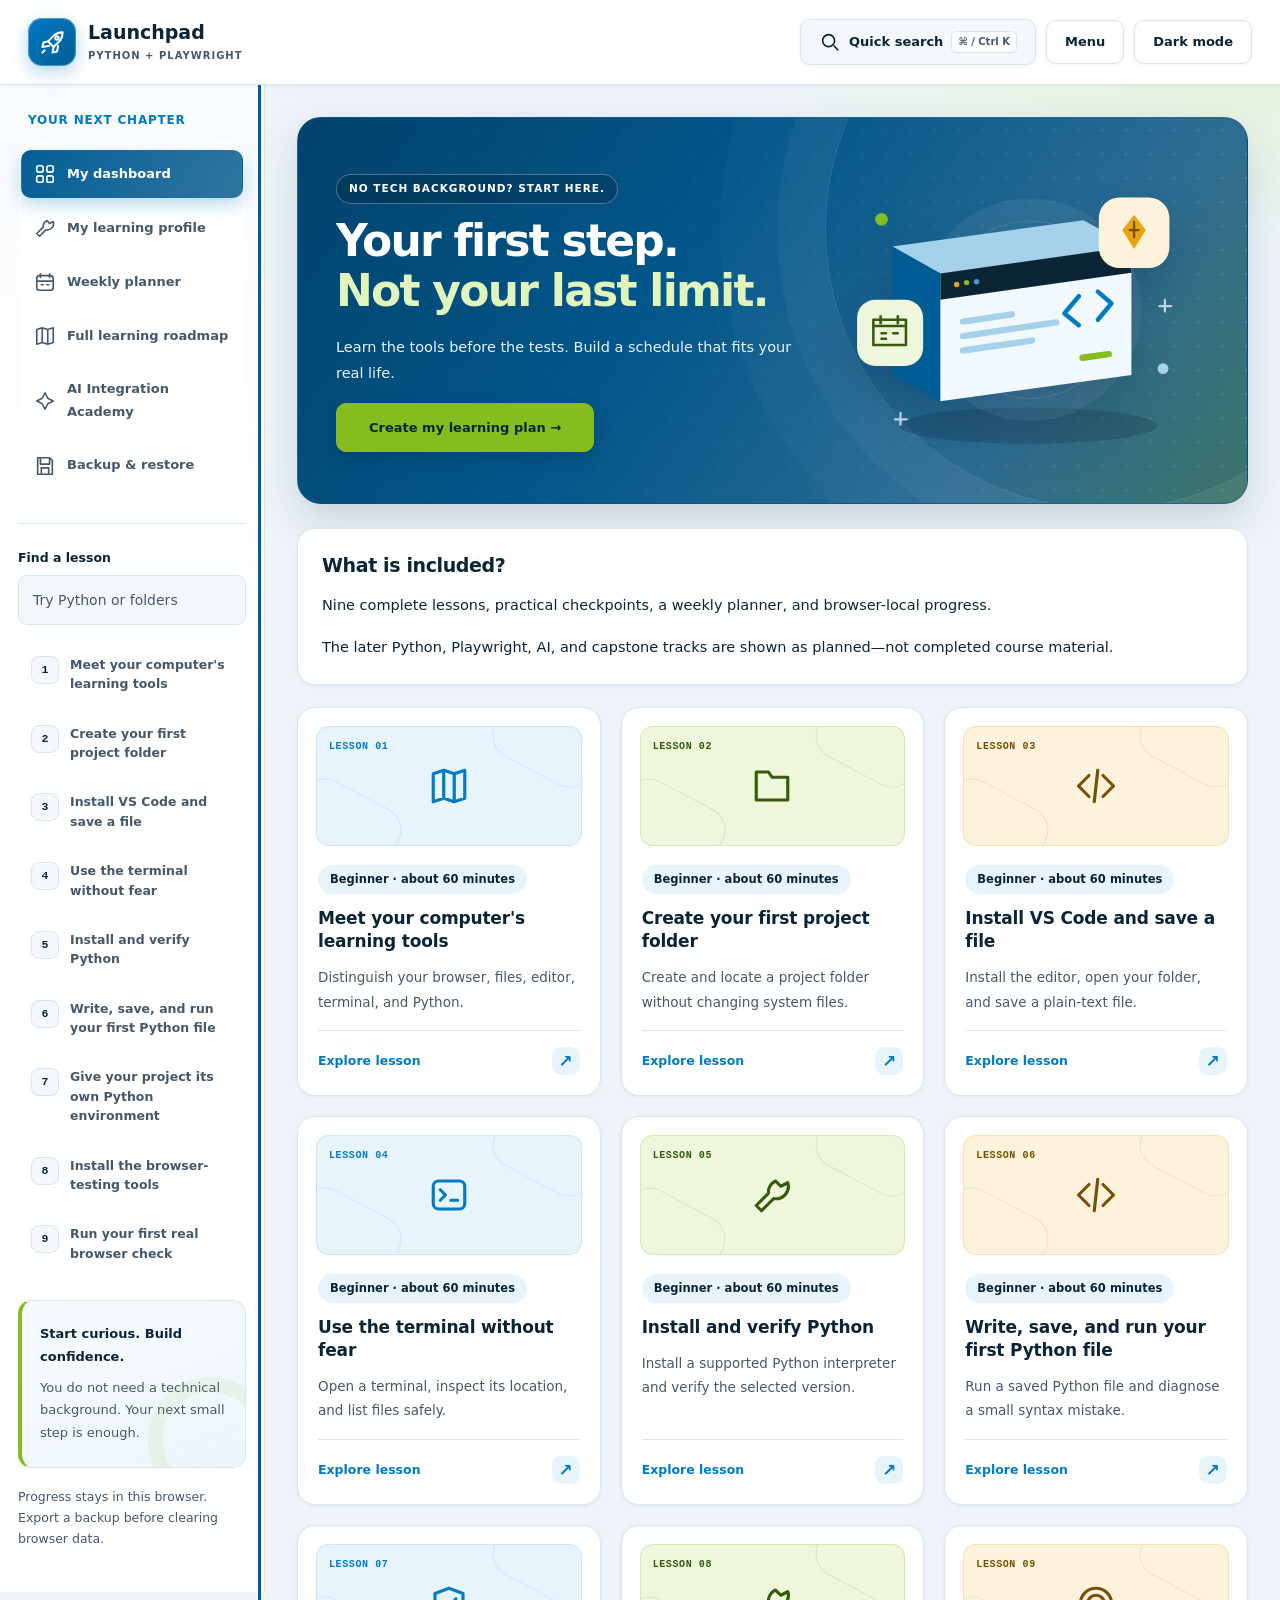
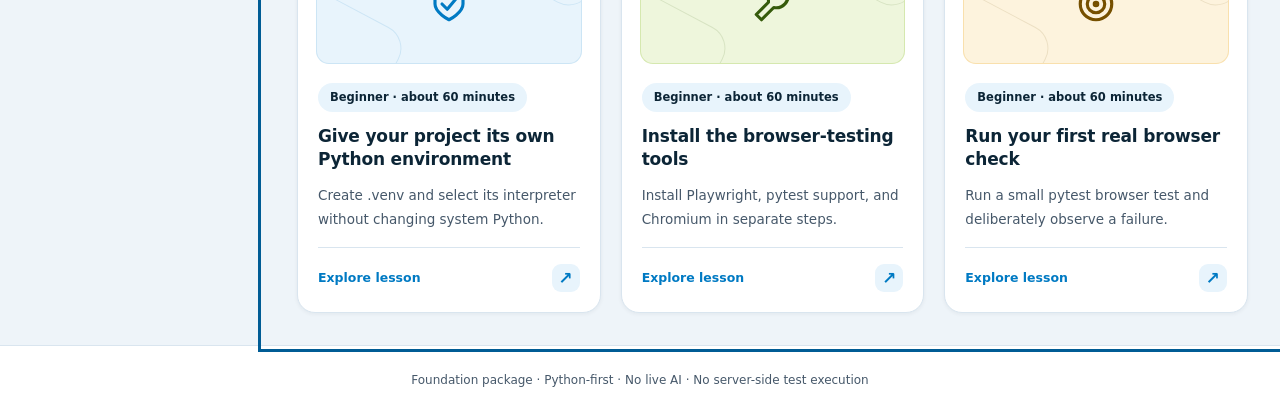
==== commit 5672ba69: "updated again" ====
--- a/index.html
+++ b/index.html
@@ -6,39 +6,84 @@
   <meta name="color-scheme" content="light dark">
   <meta name="description"
         content="A beginner-friendly Python and Playwright learning academy.">
+
   <title>Launchpad — Python & Playwright Academy</title>
+
   <link rel="stylesheet" href="./styles.css">
+  <link rel="stylesheet" href="./experience.css">
+
   <script src="./content.js" defer></script>
   <script src="./planner.js" defer></script>
   <script src="./app.js" defer></script>
+  <script src="./experience.js" defer></script>
 </head>
+
 <body>
   <a class="skip" href="#main">Skip to content</a>
 
   <header class="topbar">
     <a href="#dashboard" class="brand">
-      <span class="brand-icon" aria-hidden="true">↗</span>
-      <span>Launchpad <small>PYTHON + PLAYWRIGHT</small></span>
+      <span class="brand-icon" aria-hidden="true">
+        <svg viewBox="0 0 24 24" fill="none" stroke="currentColor"
+             stroke-width="1.8" stroke-linecap="round" stroke-linejoin="round">
+          <path d="M14 5c3-2 5-2 7-2 0 2 0 4-2 7l-6 6-5-5 6-6Z"/>
+          <path d="m8 11-4 1-1 4 6-1m4 1-1 5 4-1 1-5M5 19l-2 2"/>
+          <circle cx="16" cy="8" r="1.5"/>
+        </svg>
+      </span>
+      <span>
+        Launchpad
+        <small>PYTHON + PLAYWRIGHT</small>
+      </span>
     </a>
+
     <div class="actions">
-      <button id="menu" aria-controls="sidebar" aria-expanded="true">Menu</button>
-      <button id="theme">Dark mode</button>
+      <button id="quick-open" type="button"
+              aria-haspopup="dialog" aria-controls="quick-dialog">
+        <svg class="icon" viewBox="0 0 24 24" fill="none"
+             stroke="currentColor" stroke-width="1.8"
+             aria-hidden="true" focusable="false">
+          <circle cx="10.5" cy="10.5" r="6.5"/>
+          <path d="m16 16 5 5"/>
+        </svg>
+        <span>Quick search</span>
+        <kbd class="shortcut-hint" aria-hidden="true">⌘ / Ctrl K</kbd>
+      </button>
+
+      <button id="menu" type="button"
+              aria-controls="sidebar" aria-expanded="true">
+        Menu
+      </button>
+
+      <button id="theme" type="button">Dark mode</button>
     </div>
   </header>
+
+  <div class="reading-track" id="reading-track" hidden aria-hidden="true">
+    <span id="reading-fill"></span>
+  </div>
 
   <div class="layout" id="layout">
     <aside id="sidebar">
       <p class="eyebrow">YOUR NEXT CHAPTER</p>
+
       <nav id="navigation" aria-label="Main navigation"></nav>
+
       <hr>
+
       <label for="search">Find a lesson</label>
       <input id="search" type="search" placeholder="Try Python or folders">
+
       <nav id="lessons" aria-label="Foundation lessons"></nav>
 
       <section class="side-note">
-        <strong>You belong here.</strong>
-        <p>No technical background required. One useful step at a time.</p>
+        <strong>Start curious. Build confidence.</strong>
+        <p>
+          You do not need a technical background.
+          Your next small step is enough.
+        </p>
       </section>
+
       <p class="muted small">
         Progress stays in this browser. Export a backup before clearing browser data.
       </p>
@@ -56,6 +101,43 @@
     Foundation package · Python-first · No live AI · No server-side test execution
   </footer>
 
+  <button id="back-top" class="back-top" type="button"
+          aria-label="Back to top" hidden>
+    <svg viewBox="0 0 24 24" fill="none" stroke="currentColor"
+         stroke-width="2" stroke-linecap="round"
+         stroke-linejoin="round" aria-hidden="true">
+      <path d="M12 20V4m-6 6 6-6 6 6"/>
+    </svg>
+  </button>
+
+  <dialog id="quick-dialog" class="quick-dialog"
+          aria-labelledby="quick-title"
+          aria-describedby="quick-description">
+    <div class="quick-header">
+      <div>
+        <p class="eyebrow">FIND YOUR NEXT STEP</p>
+        <h2 id="quick-title">Where would you like to go?</h2>
+      </div>
+      <button id="quick-close" type="button" aria-label="Close quick search">
+        Close
+      </button>
+    </div>
+
+    <p id="quick-description" class="small muted">
+      Search lesson names, learning outcomes, or pages.
+      Use Tab to reach a result and Enter to open it.
+    </p>
+
+    <label for="quick-input">Search the academy</label>
+    <input id="quick-input" type="search"
+           placeholder="Try virtual environment, planner, or AI"
+           autocomplete="off" autofocus>
+
+    <p id="quick-count" class="small muted" role="status"></p>
+
+    <nav id="quick-results" aria-label="Quick search results"></nav>
+  </dialog>
+
   <div id="notice" role="status" aria-live="polite"></div>
 </body>
 </html>
--- a/experience.css
+++ b/experience.css
@@ -0,0 +1,683 @@
+/* =========================================================
+   LAUNCHPAD EXPERIENCE LAYER
+
+   Load after styles.css.
+   Enhances the existing blue/green foundation theme.
+   ========================================================= */
+
+[hidden] {
+  display: none !important;
+}
+
+/* HEADER */
+
+.topbar {
+  position: relative;
+  z-index: 20;
+  padding-top: 18px;
+  padding-bottom: 18px;
+}
+
+.brand-icon {
+  position: relative;
+  overflow: hidden;
+  background: linear-gradient(135deg, #007ac3, #005c95);
+  color: #ffffff;
+}
+
+.brand-icon::after {
+  content: "";
+  position: absolute;
+  inset: 0;
+  border: 1px solid rgba(255, 255, 255, 0.3);
+  border-radius: inherit;
+  pointer-events: none;
+}
+
+.brand-icon svg {
+  width: 27px;
+  height: 27px;
+}
+
+#quick-open {
+  min-width: 180px;
+  justify-content: flex-start;
+  background: var(--soft);
+}
+
+.shortcut-hint {
+  margin-left: auto;
+  padding: 3px 6px;
+  border: 1px solid var(--line);
+  border-radius: 5px;
+  color: var(--muted);
+  background: var(--panel);
+  font-family: var(--font-ui);
+  font-size: 10px;
+  font-weight: 600;
+}
+
+/* READING INDICATOR */
+
+.reading-track {
+  position: fixed;
+  top: 0;
+  left: 0;
+  right: 0;
+  z-index: 80;
+  height: 4px;
+  background: transparent;
+  pointer-events: none;
+}
+
+.reading-track span {
+  display: block;
+  width: 100%;
+  height: 100%;
+  transform: scaleX(0);
+  transform-origin: left;
+  background: linear-gradient(
+    90deg,
+    var(--blue-500),
+    var(--blue-375),
+    var(--green-500)
+  );
+}
+
+/* SIDEBAR */
+
+aside {
+  background-image:
+    linear-gradient(180deg, rgba(64, 155, 210, 0.035), transparent 45%);
+}
+
+#navigation {
+  padding: 3px;
+  border-radius: 14px;
+  background: var(--panel);
+}
+
+#navigation a {
+  min-height: 48px;
+}
+
+#lessons a {
+  align-items: flex-start;
+}
+
+#lessons .number {
+  margin-top: 1px;
+}
+
+.side-note {
+  position: relative;
+  overflow: hidden;
+  padding-top: 22px;
+  padding-bottom: 22px;
+}
+
+.side-note::after {
+  content: "";
+  position: absolute;
+  right: -28px;
+  bottom: -35px;
+  width: 95px;
+  height: 95px;
+  border: 15px solid rgba(133, 188, 32, 0.09);
+  border-radius: 50%;
+  pointer-events: none;
+}
+
+/* HERO */
+
+.hero {
+  min-height: 350px;
+  grid-template-columns: minmax(0, 1.1fr) minmax(280px, 0.9fr);
+  padding: 46px 38px 40px;
+  border-radius: 24px;
+  overflow: hidden;
+}
+
+.hero::before {
+  content: "";
+  position: absolute;
+  inset: 0;
+  z-index: -1;
+  pointer-events: none;
+  background-image:
+    radial-gradient(circle, rgba(255, 255, 255, 0.13) 1px, transparent 1.4px);
+  background-size: 24px 24px;
+  mask-image: linear-gradient(90deg, transparent, #000);
+}
+
+.hero::after {
+  content: "";
+  position: absolute;
+  right: -140px;
+  top: -170px;
+  width: 560px;
+  height: 560px;
+  border: 1px solid rgba(255, 255, 255, 0.13);
+  border-radius: 50%;
+  box-shadow:
+    0 0 0 48px rgba(255, 255, 255, 0.035),
+    0 0 0 105px rgba(255, 255, 255, 0.025);
+  pointer-events: none;
+  z-index: -1;
+}
+
+.hero h1 {
+  max-width: 550px;
+  font-size: clamp(32px, 3.5vw, 44px);
+  line-height: 1.13;
+  letter-spacing: -0.04em;
+}
+
+.hero p:not(.eyebrow) {
+  line-height: 1.85;
+}
+
+.hero .eyebrow {
+  padding: 6px 12px;
+  font-size: 10.5px;
+  letter-spacing: 1px;
+}
+
+.hero .button {
+  min-height: 49px;
+}
+
+.hero-visual {
+  position: relative;
+  width: 100%;
+  max-width: 410px;
+  justify-self: center;
+}
+
+.hero-visual svg {
+  display: block;
+  width: 100%;
+  height: auto;
+  overflow: visible;
+  filter: drop-shadow(0 20px 22px rgba(6, 20, 32, 0.22));
+}
+
+.hero-visual .float-one {
+  animation: studio-float 7s ease-in-out infinite;
+}
+
+.hero-visual .float-two {
+  animation: studio-float 8s ease-in-out infinite reverse;
+}
+
+/* SECTION ORGANIZATION */
+
+.section-kicker {
+  display: flex;
+  align-items: center;
+  gap: 9px;
+  margin-bottom: 10px;
+  color: var(--muted);
+  font-size: 11px;
+  font-weight: 700;
+  text-transform: uppercase;
+  letter-spacing: 1px;
+}
+
+.section-kicker::before {
+  content: "";
+  width: 23px;
+  height: 3px;
+  border-radius: 10px;
+  background: var(--green-500);
+}
+
+.card {
+  position: relative;
+  border-radius: 18px;
+}
+
+.card:has(.lesson-grid) {
+  background: transparent;
+  border: 0;
+  padding: 8px 0 0;
+  box-shadow: none;
+}
+
+.card:has(.lesson-grid) > h2 {
+  font-size: 24px;
+  margin-bottom: 20px;
+}
+
+/* METRICS */
+
+.metric {
+  position: relative;
+  overflow: hidden;
+  min-height: 105px;
+  border-radius: 15px;
+}
+
+.metric::after {
+  content: "";
+  position: absolute;
+  width: 70px;
+  height: 70px;
+  right: -18px;
+  top: -20px;
+  border: 12px solid rgba(64, 155, 210, 0.07);
+  border-radius: 50%;
+  pointer-events: none;
+}
+
+.metric:nth-child(2)::after {
+  border-color: rgba(133, 188, 32, 0.09);
+}
+
+.metric:nth-child(3)::after {
+  border-color: rgba(232, 163, 23, 0.09);
+}
+
+.metric strong {
+  position: relative;
+  z-index: 1;
+  font-size: 30px;
+}
+
+/* LESSON CARDS */
+
+.lesson-grid {
+  gap: 20px;
+}
+
+.lesson-card {
+  position: relative;
+  overflow: hidden;
+  padding: 20px;
+  border-radius: 18px;
+  background: var(--panel);
+}
+
+.lesson-card:hover,
+.lesson-card:focus-visible {
+  transform: translateY(-5px);
+  box-shadow: var(--shadow-lg);
+}
+
+.lesson-art {
+  position: relative;
+  height: 120px;
+  margin: -2px -2px 19px;
+  overflow: hidden;
+  border-radius: 13px;
+}
+
+.lesson-art::before,
+.lesson-art::after {
+  content: "";
+  position: absolute;
+  width: 105px;
+  height: 105px;
+  border: 1px solid currentColor;
+  border-radius: 24px;
+  opacity: 0.12;
+  transform: rotate(28deg);
+}
+
+.lesson-art::before {
+  left: -33px;
+  bottom: -51px;
+}
+
+.lesson-art::after {
+  right: -29px;
+  top: -57px;
+}
+
+.lesson-art .icon {
+  width: 42px;
+  height: 42px;
+  position: relative;
+  z-index: 1;
+}
+
+.lesson-index {
+  position: absolute;
+  top: 11px;
+  left: 12px;
+  z-index: 2;
+  color: inherit;
+  font-family: var(--font-code);
+  font-size: 10px;
+  font-weight: 700;
+  letter-spacing: 0.6px;
+}
+
+.lesson-card h3 {
+  font-size: 17px;
+  line-height: 1.35;
+}
+
+.lesson-card p {
+  line-height: 1.8;
+}
+
+.lesson-card > strong {
+  display: flex;
+  justify-content: space-between;
+  align-items: center;
+  margin-top: auto;
+  padding-top: 16px;
+  border-top: 1px solid var(--line);
+}
+
+.lesson-card > strong::after {
+  content: "↗";
+  display: grid;
+  place-items: center;
+  width: 28px;
+  height: 28px;
+  background: var(--brand-soft);
+  border-radius: 9px;
+  font-size: 17px;
+}
+
+/* LESSON READING */
+
+body[data-view="lesson"] #main > h1 {
+  max-width: 850px;
+  font-size: clamp(29px, 3.5vw, 40px);
+}
+
+body[data-view="lesson"] .card {
+  border-top: 3px solid transparent;
+}
+
+body[data-view="lesson"] .card:has(.editor) {
+  border-top-color: var(--blue-500);
+}
+
+body[data-view="lesson"] .card:has(#quiz) {
+  border-top-color: var(--green-500);
+}
+
+body[data-view="lesson"] .card:has(#evidence) {
+  border-top-color: var(--amber-500);
+}
+
+body[data-view="lesson"] pre {
+  box-shadow: inset 0 1px 0 rgba(255, 255, 255, 0.07);
+}
+
+body[data-view="lesson"] .editor {
+  min-height: 280px;
+}
+
+/* PLANNER */
+
+.day {
+  border-radius: 18px;
+}
+
+.day.today {
+  background:
+    linear-gradient(180deg, rgba(64, 155, 210, 0.07), transparent 140px),
+    var(--panel);
+}
+
+.day.today h3 {
+  color: var(--brand);
+}
+
+.task {
+  border-radius: 12px;
+  padding: 14px;
+}
+
+.task.done {
+  border-left-width: 4px;
+}
+
+/* QUICK SEARCH */
+
+.quick-dialog {
+  width: min(720px, calc(100vw - 28px));
+  max-height: 82vh;
+  padding: 26px;
+  overflow-y: auto;
+  border: 1px solid var(--line);
+  border-radius: 20px;
+  background: var(--panel);
+  color: var(--text);
+  box-shadow: 0 24px 70px rgba(0, 0, 0, 0.35);
+}
+
+.quick-dialog::backdrop {
+  background: rgba(6, 20, 32, 0.66);
+  backdrop-filter: blur(5px);
+}
+
+.quick-header {
+  display: flex;
+  align-items: flex-start;
+  justify-content: space-between;
+  gap: 18px;
+}
+
+.quick-header h2 {
+  font-size: 23px;
+}
+
+.quick-header button {
+  padding: 10px 14px;
+  flex-shrink: 0;
+}
+
+#quick-input {
+  margin-bottom: 10px;
+  background: var(--soft);
+  font-size: 16px;
+}
+
+#quick-results a {
+  display: flex;
+  justify-content: space-between;
+  align-items: center;
+  gap: 16px;
+  margin: 9px 0;
+  padding: 16px;
+  border: 1px solid var(--line);
+  border-radius: 12px;
+  color: var(--text);
+}
+
+#quick-results a:hover,
+#quick-results a:focus-visible {
+  background: var(--brand-soft);
+  border-color: var(--brand);
+}
+
+.quick-result-copy {
+  min-width: 0;
+}
+
+.quick-result-copy strong {
+  display: block;
+  margin-bottom: 4px;
+  font-size: 14px;
+}
+
+.quick-result-copy small {
+  display: block;
+  color: var(--muted);
+  font-size: 12px;
+  font-weight: 400;
+}
+
+.quick-result-type {
+  flex-shrink: 0;
+  padding: 4px 8px;
+  border-radius: 7px;
+  background: var(--soft);
+  color: var(--muted);
+  font-size: 10px;
+  font-weight: 700;
+}
+
+/* FLOATING CONTROL */
+
+.back-top {
+  position: fixed;
+  right: 22px;
+  bottom: 24px;
+  z-index: 25;
+
+  width: 48px;
+  height: 48px;
+  padding: 0;
+
+  border: 1px solid var(--line);
+  border-radius: 15px;
+  background: var(--panel);
+  color: var(--brand);
+  box-shadow: var(--shadow-md);
+}
+
+.back-top svg {
+  width: 22px;
+  height: 22px;
+}
+
+#notice:not(:empty) {
+  bottom: 86px;
+}
+
+/* SUBTLE ENTRANCE — NO CONTINUOUS PAGE DISTRACTIONS */
+
+main.experience-enter {
+  animation: studio-enter 0.24s ease both;
+}
+
+@keyframes studio-enter {
+  from {
+    opacity: 0.75;
+    transform: translateY(6px);
+  }
+  to {
+    opacity: 1;
+    transform: translateY(0);
+  }
+}
+
+@keyframes studio-float {
+  0%, 100% {
+    transform: translateY(0);
+  }
+  50% {
+    transform: translateY(-6px);
+  }
+}
+
+/* RESPONSIVE */
+
+@media (max-width: 1100px) {
+  .hero {
+    grid-template-columns: minmax(0, 1fr);
+    min-height: auto;
+    padding: 36px;
+  }
+
+  .hero-visual {
+    display: none;
+  }
+
+  .shortcut-hint {
+    display: none;
+  }
+
+  #quick-open {
+    min-width: auto;
+  }
+}
+
+@media (max-width: 760px) {
+  .topbar {
+    gap: 15px;
+  }
+
+  .topbar > .actions {
+    width: 100%;
+  }
+
+  #quick-open {
+    flex: 1;
+  }
+
+  .hero {
+    padding: 30px 24px;
+    border-radius: 20px;
+  }
+
+  .hero h1 {
+    font-size: 33px;
+  }
+
+  .hero::after {
+    right: -300px;
+  }
+
+  .lesson-card {
+    padding: 20px;
+  }
+
+  .lesson-art {
+    height: 110px;
+  }
+
+  .quick-dialog {
+    padding: 20px;
+  }
+
+  .quick-header h2 {
+    font-size: 20px;
+  }
+
+  .quick-result-type {
+    display: none;
+  }
+
+  .back-top {
+    width: 44px;
+    height: 44px;
+    right: 16px;
+    bottom: 18px;
+  }
+}
+
+@media (prefers-reduced-motion: reduce) {
+  main.experience-enter,
+  .hero-visual .float-one,
+  .hero-visual .float-two {
+    animation: none;
+  }
+
+  .lesson-card:hover,
+  .lesson-card:focus-visible {
+    transform: none;
+  }
+}
+
+@media (forced-colors: active) {
+  .hero-visual,
+  .hero::before,
+  .hero::after,
+  .lesson-art::before,
+  .lesson-art::after {
+    display: none;
+  }
+
+  .reading-track span {
+    background: Highlight;
+    forced-color-adjust: none;
+  }
+}
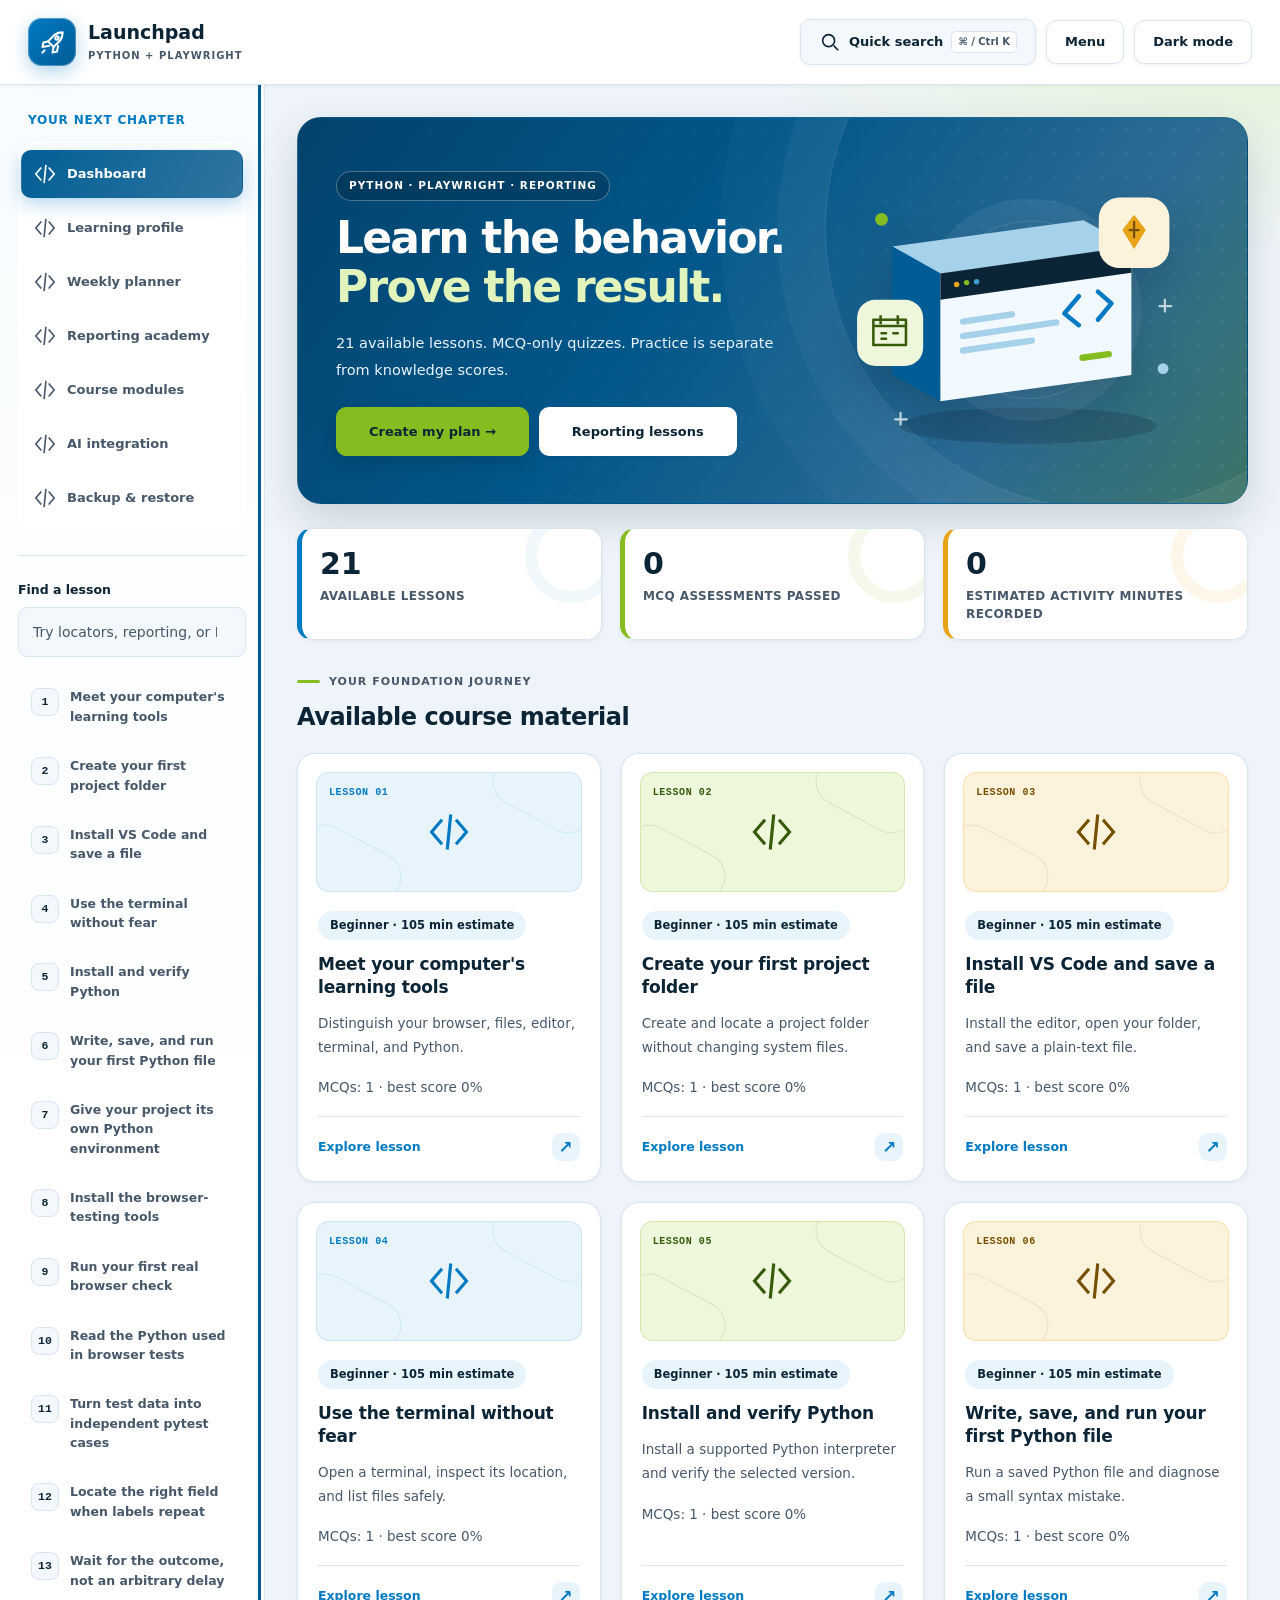
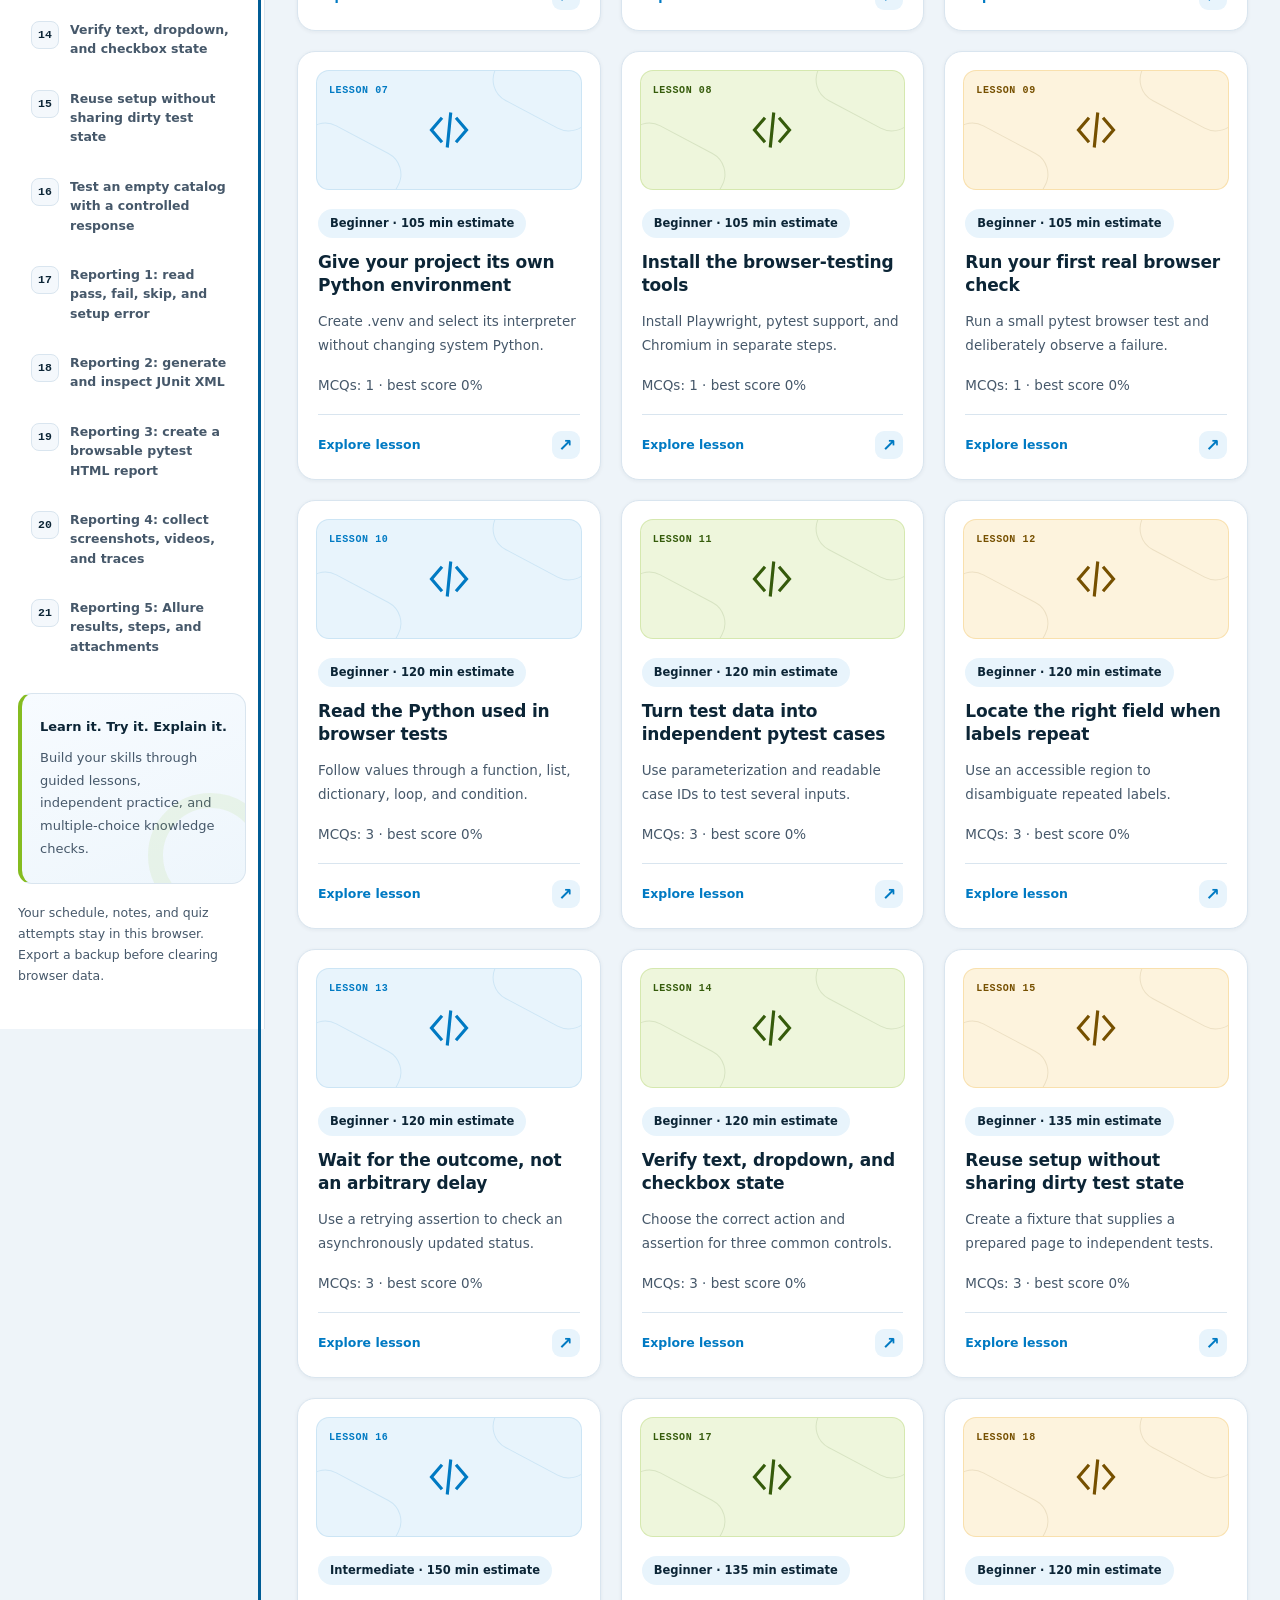
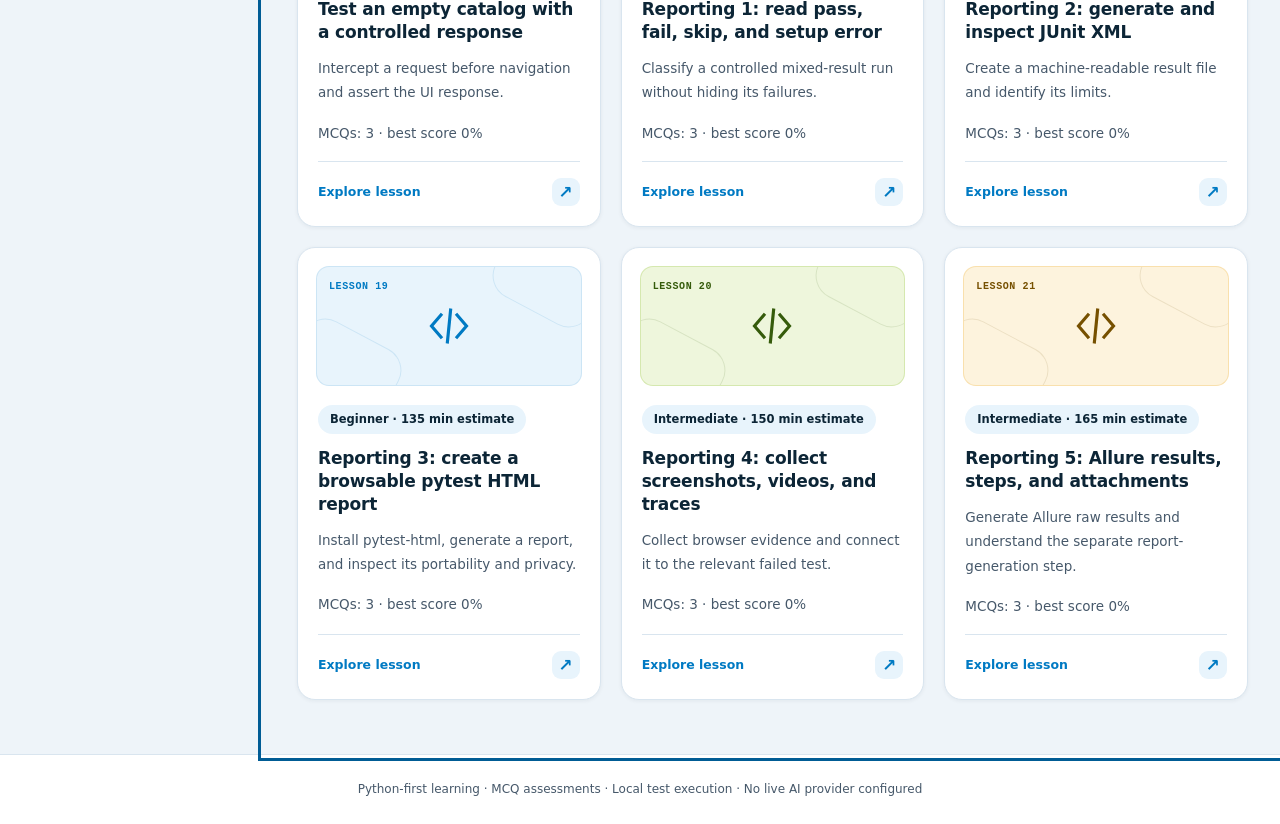
==== commit ba105df8: "UPDATED" ====
--- a/index.html
+++ b/index.html
@@ -2,17 +2,34 @@
 <html lang="en">
 <head>
   <meta charset="utf-8">
-  <meta name="viewport" content="width=device-width,initial-scale=1">
+
+  <meta name="viewport" content="width=device-width, initial-scale=1">
+
   <meta name="color-scheme" content="light dark">
-  <meta name="description"
-        content="A beginner-friendly Python and Playwright learning academy.">
-
-  <title>Launchpad — Python & Playwright Academy</title>
-
+
+  <meta
+    name="description"
+    content="Learn Python and Playwright through guided lessons, practical exercises, MCQ assessments, a personalized weekly planner, and reporting tutorials."
+  >
+
+  <title>Launchpad — Python &amp; Playwright Academy</title>
+
+  <!-- Base blue/green design system -->
   <link rel="stylesheet" href="./styles.css">
+
+  <!-- Visual enhancements -->
   <link rel="stylesheet" href="./experience.css">
 
+  <!--
+    Keep this order:
+    1. Original foundation lessons
+    2. Expanded lessons and MCQ data
+    3. Planner and progress migration
+    4. Application interface
+    5. Visual enhancements and quick search
+  -->
   <script src="./content.js" defer></script>
+  <script src="./curriculum.js" defer></script>
   <script src="./planner.js" defer></script>
   <script src="./app.js" defer></script>
   <script src="./experience.js" defer></script>
@@ -21,16 +38,25 @@
 <body>
   <a class="skip" href="#main">Skip to content</a>
 
+  <!-- Header -->
   <header class="topbar">
-    <a href="#dashboard" class="brand">
+    <a href="#dashboard" class="brand" aria-label="Launchpad home">
       <span class="brand-icon" aria-hidden="true">
-        <svg viewBox="0 0 24 24" fill="none" stroke="currentColor"
-             stroke-width="1.8" stroke-linecap="round" stroke-linejoin="round">
+        <svg
+          viewBox="0 0 24 24"
+          fill="none"
+          stroke="currentColor"
+          stroke-width="1.8"
+          stroke-linecap="round"
+          stroke-linejoin="round"
+          focusable="false"
+        >
           <path d="M14 5c3-2 5-2 7-2 0 2 0 4-2 7l-6 6-5-5 6-6Z"/>
           <path d="m8 11-4 1-1 4 6-1m4 1-1 5 4-1 1-5M5 19l-2 2"/>
           <circle cx="16" cy="8" r="1.5"/>
         </svg>
       </span>
+
       <span>
         Launchpad
         <small>PYTHON + PLAYWRIGHT</small>
@@ -38,87 +64,167 @@
     </a>
 
     <div class="actions">
-      <button id="quick-open" type="button"
-              aria-haspopup="dialog" aria-controls="quick-dialog">
-        <svg class="icon" viewBox="0 0 24 24" fill="none"
-             stroke="currentColor" stroke-width="1.8"
-             aria-hidden="true" focusable="false">
+      <button
+        id="quick-open"
+        type="button"
+        aria-haspopup="dialog"
+        aria-controls="quick-dialog"
+      >
+        <svg
+          class="icon"
+          viewBox="0 0 24 24"
+          fill="none"
+          stroke="currentColor"
+          stroke-width="1.8"
+          aria-hidden="true"
+          focusable="false"
+        >
           <circle cx="10.5" cy="10.5" r="6.5"/>
           <path d="m16 16 5 5"/>
         </svg>
+
         <span>Quick search</span>
-        <kbd class="shortcut-hint" aria-hidden="true">⌘ / Ctrl K</kbd>
-      </button>
-
-      <button id="menu" type="button"
-              aria-controls="sidebar" aria-expanded="true">
+
+        <kbd class="shortcut-hint" aria-hidden="true">
+          ⌘ / Ctrl K
+        </kbd>
+      </button>
+
+      <button
+        id="menu"
+        type="button"
+        aria-controls="sidebar"
+        aria-expanded="true"
+      >
         Menu
       </button>
 
-      <button id="theme" type="button">Dark mode</button>
+      <button id="theme" type="button">
+        Dark mode
+      </button>
     </div>
   </header>
 
-  <div class="reading-track" id="reading-track" hidden aria-hidden="true">
+  <!--
+    Visual reading-position indicator.
+    This does not represent quiz or lesson completion.
+  -->
+  <div
+    class="reading-track"
+    id="reading-track"
+    hidden
+    aria-hidden="true"
+  >
     <span id="reading-fill"></span>
   </div>
 
+  <!-- Application layout -->
   <div class="layout" id="layout">
+
+    <!-- Sidebar content is populated by app.js -->
     <aside id="sidebar">
       <p class="eyebrow">YOUR NEXT CHAPTER</p>
 
-      <nav id="navigation" aria-label="Main navigation"></nav>
+      <nav
+        id="navigation"
+        aria-label="Main navigation"
+      ></nav>
 
       <hr>
 
       <label for="search">Find a lesson</label>
-      <input id="search" type="search" placeholder="Try Python or folders">
-
-      <nav id="lessons" aria-label="Foundation lessons"></nav>
+
+      <input
+        id="search"
+        type="search"
+        placeholder="Try locators, reporting, or Python"
+        autocomplete="off"
+      >
+
+      <nav
+        id="lessons"
+        aria-label="Available course lessons"
+      ></nav>
 
       <section class="side-note">
-        <strong>Start curious. Build confidence.</strong>
+        <strong>Learn it. Try it. Explain it.</strong>
+
         <p>
-          You do not need a technical background.
-          Your next small step is enough.
+          Build your skills through guided lessons, independent practice,
+          and multiple-choice knowledge checks.
         </p>
       </section>
 
       <p class="muted small">
-        Progress stays in this browser. Export a backup before clearing browser data.
+        Your schedule, notes, and quiz attempts stay in this browser.
+        Export a backup before clearing browser data.
       </p>
     </aside>
 
+    <!-- Pages and lessons are rendered here by app.js -->
     <main id="main" tabindex="-1">
       <noscript>
-        <h1>Enable JavaScript</h1>
-        <p>This learning application needs JavaScript for navigation and saved progress.</p>
+        <section class="card">
+          <h1>Enable JavaScript</h1>
+
+          <p>
+            Launchpad needs JavaScript to display lessons, generate your
+            weekly planner, and save learning progress.
+          </p>
+
+          <p>
+            Enable JavaScript in your browser, then reload this page.
+          </p>
+        </section>
       </noscript>
     </main>
   </div>
 
   <footer>
-    Foundation package · Python-first · No live AI · No server-side test execution
+    Python-first learning · MCQ assessments · Local test execution
+    · No live AI provider configured
   </footer>
 
-  <button id="back-top" class="back-top" type="button"
-          aria-label="Back to top" hidden>
-    <svg viewBox="0 0 24 24" fill="none" stroke="currentColor"
-         stroke-width="2" stroke-linecap="round"
-         stroke-linejoin="round" aria-hidden="true">
+  <!-- Back-to-top control -->
+  <button
+    id="back-top"
+    class="back-top"
+    type="button"
+    aria-label="Back to top"
+    hidden
+  >
+    <svg
+      viewBox="0 0 24 24"
+      fill="none"
+      stroke="currentColor"
+      stroke-width="2"
+      stroke-linecap="round"
+      stroke-linejoin="round"
+      aria-hidden="true"
+      focusable="false"
+    >
       <path d="M12 20V4m-6 6 6-6 6 6"/>
     </svg>
   </button>
 
-  <dialog id="quick-dialog" class="quick-dialog"
-          aria-labelledby="quick-title"
-          aria-describedby="quick-description">
+  <!-- Quick-search dialog -->
+  <dialog
+    id="quick-dialog"
+    class="quick-dialog"
+    aria-labelledby="quick-title"
+    aria-describedby="quick-description"
+  >
     <div class="quick-header">
       <div>
         <p class="eyebrow">FIND YOUR NEXT STEP</p>
         <h2 id="quick-title">Where would you like to go?</h2>
       </div>
-      <button id="quick-close" type="button" aria-label="Close quick search">
+
+      <button
+        id="quick-close"
+        type="button"
+        aria-label="Close quick search"
+      >
         Close
       </button>
     </div>
@@ -126,18 +232,37 @@
     <p id="quick-description" class="small muted">
       Search lesson names, learning outcomes, or pages.
       Use Tab to reach a result and Enter to open it.
+      Press Escape to close.
     </p>
 
     <label for="quick-input">Search the academy</label>
-    <input id="quick-input" type="search"
-           placeholder="Try virtual environment, planner, or AI"
-           autocomplete="off" autofocus>
-
-    <p id="quick-count" class="small muted" role="status"></p>
-
-    <nav id="quick-results" aria-label="Quick search results"></nav>
+
+    <input
+      id="quick-input"
+      type="search"
+      placeholder="Try fixtures, HTML reports, or planner"
+      autocomplete="off"
+      autofocus
+    >
+
+    <p
+      id="quick-count"
+      class="small muted"
+      role="status"
+      aria-live="polite"
+    ></p>
+
+    <nav
+      id="quick-results"
+      aria-label="Quick search results"
+    ></nav>
   </dialog>
 
-  <div id="notice" role="status" aria-live="polite"></div>
+  <!-- Application notifications -->
+  <div
+    id="notice"
+    role="status"
+    aria-live="polite"
+  ></div>
 </body>
 </html>
